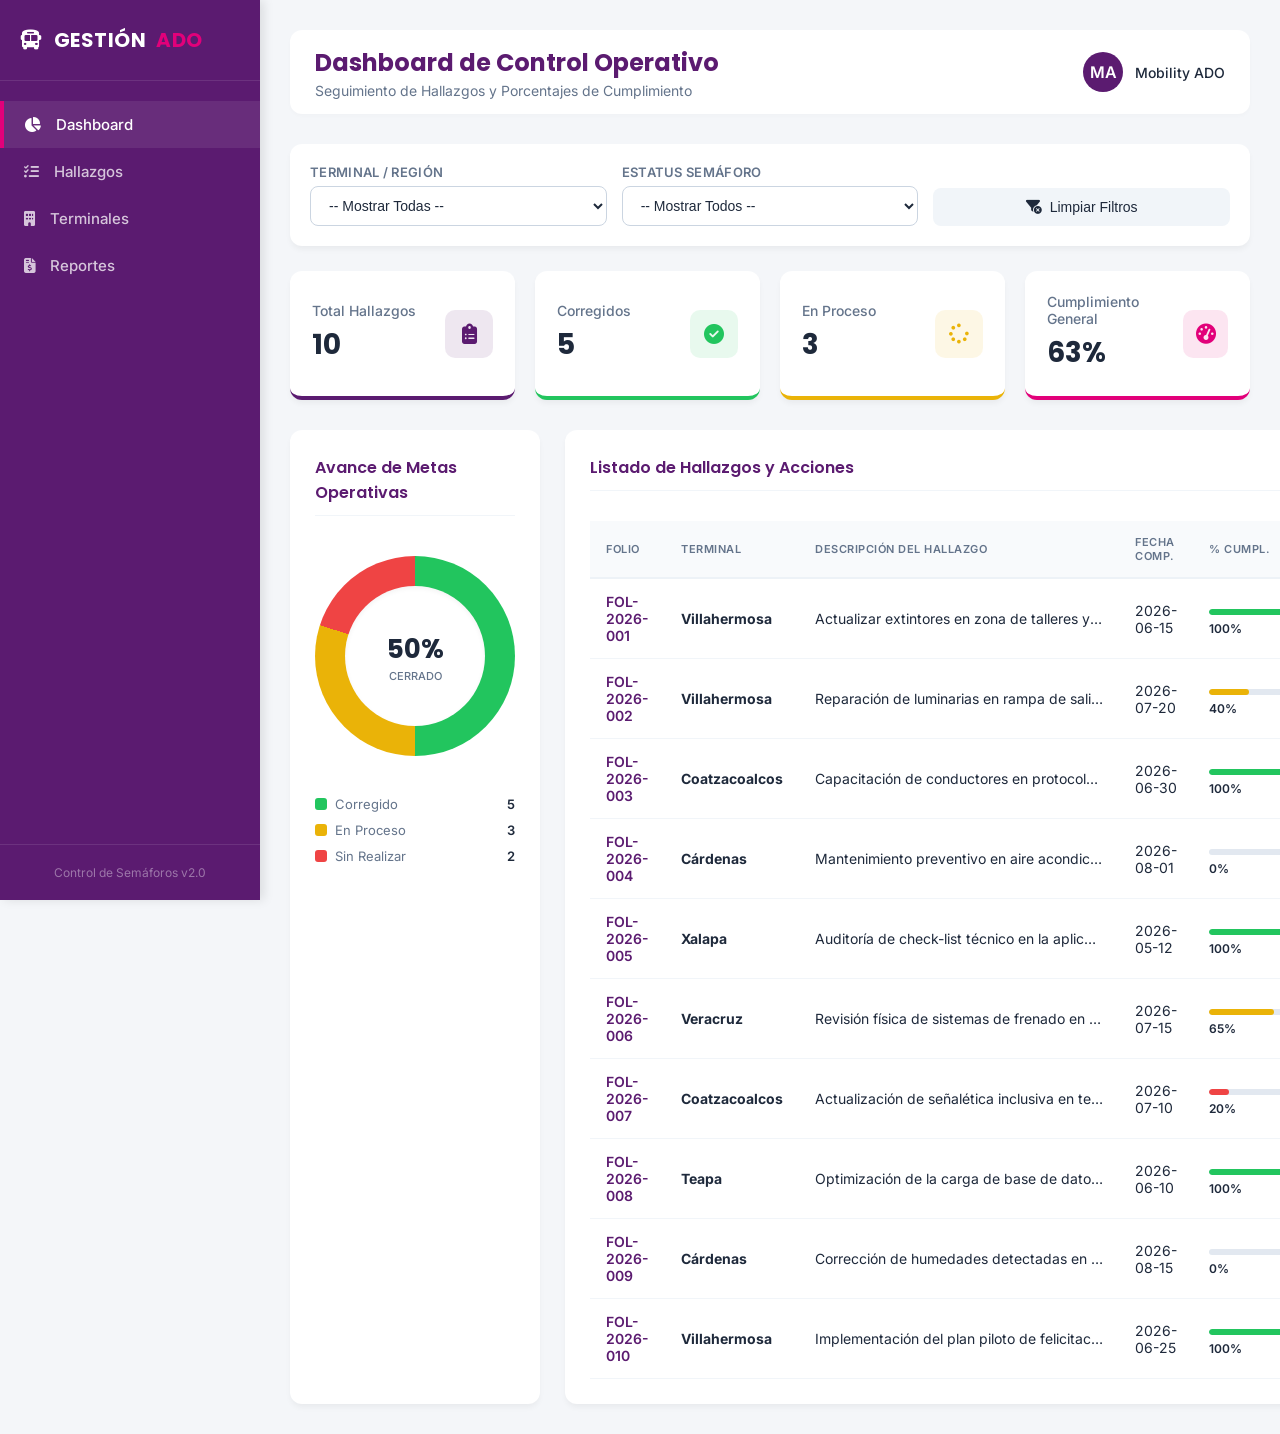
==== index.html @ 218faf24 "Add files via upload" ====
<!DOCTYPE html>
<html lang="es">
<head>
    <meta charset="UTF-8">
    <meta name="viewport" content="width=device-width, initial-scale=1.0">
    <title>Dashboard de Control de Hallazgos - Mobility ADO</title>
    <!-- Google Fonts -->
    <link rel="preconnect" href="https://fonts.googleapis.com">
    <link rel="preconnect" href="https://fonts.gstatic.com" crossorigin>
    <link href="https://fonts.googleapis.com/css2?family=Inter:wght@300;400;500;600;700&family=Poppins:wght@500;600;700&display=swap" rel="stylesheet">
    <!-- Font Awesome Icons -->
    <link rel="stylesheet" href="https://cdnjs.cloudflare.com/ajax/libs/font-awesome/6.5.1/css/all.min.css">
    
    <style>
        :root {
            --primary-purple: #5b1b70;
            --accent-pink: #e2007a;
            --bg-light: #f4f6f9;
            --card-bg: #ffffff;
            --text-dark: #1e293b;
            --text-muted: #64748b;
            --success: #22c55e;
            --warning: #eab308;
            --danger: #ef4444;
            --sidebar-width: 260px;
        }

        * {
            box-sizing: border-box;
            margin: 0;
            padding: 0;
        }

        body {
            font-family: 'Inter', sans-serif;
            background-color: var(--bg-light);
            color: var(--text-dark);
            display: flex;
            min-height: 100vh;
            overflow-x: hidden;
        }

        /* SIDEBAR STYLES */
        .sidebar {
            width: var(--sidebar-width);
            background-color: var(--primary-purple);
            color: white;
            display: flex;
            flex-direction: column;
            position: fixed;
            height: 100vh;
            left: 0;
            top: 0;
            z-index: 100;
            box-shadow: 4px 0 10px rgba(0,0,0,0.1);
        }

        .sidebar-brand {
            padding: 25px 20px;
            font-family: 'Poppins', sans-serif;
            font-size: 20px;
            font-weight: 700;
            letter-spacing: 0.5px;
            display: flex;
            align-items: center;
            gap: 10px;
            border-bottom: 1px solid rgba(255,255,255,0.1);
        }

        .sidebar-brand span {
            color: var(--accent-pink);
        }

        .sidebar-menu {
            list-style: none;
            padding: 20px 0;
            flex-grow: 1;
        }

        .sidebar-item a {
            display: flex;
            align-items: center;
            gap: 15px;
            padding: 14px 20px;
            color: rgba(255, 255, 255, 0.75);
            text-decoration: none;
            font-weight: 500;
            font-size: 15px;
            transition: all 0.3s ease;
            border-left: 4px solid transparent;
        }

        .sidebar-item.active a, .sidebar-item a:hover {
            color: white;
            background: rgba(255, 255, 255, 0.08);
            border-left-color: var(--accent-pink);
        }

        .sidebar-footer {
            padding: 20px;
            font-size: 12px;
            color: rgba(255,255,255,0.4);
            border-top: 1px solid rgba(255,255,255,0.1);
            text-align: center;
        }

        /* MAIN CONTENT AREA */
        .main-content {
            margin-left: var(--sidebar-width);
            flex-grow: 1;
            padding: 30px;
            width: calc(100% - var(--sidebar-width));
        }

        /* HEADER */
        .main-header {
            display: flex;
            justify-content: space-between;
            align-items: center;
            margin-bottom: 30px;
            background: var(--card-bg);
            padding: 15px 25px;
            border-radius: 12px;
            box-shadow: 0 2px 4px rgba(0,0,0,0.02);
        }

        .header-title h1 {
            font-family: 'Poppins', sans-serif;
            font-size: 24px;
            color: var(--primary-purple);
        }

        .header-title p {
            font-size: 14px;
            color: var(--text-muted);
            margin-top: 2px;
        }

        .user-profile {
            display: flex;
            align-items: center;
            gap: 12px;
        }

        .user-avatar {
            width: 40px;
            height: 40px;
            background: var(--primary-purple);
            color: white;
            border-radius: 50%;
            display: flex;
            align-items: center;
            justify-content: center;
            font-weight: 600;
        }

        /* FILTERS BAR */
        .filters-card {
            background: var(--card-bg);
            border-radius: 12px;
            padding: 20px;
            margin-bottom: 25px;
            box-shadow: 0 4px 6px -1px rgba(0,0,0,0.05);
            display: grid;
            grid-template-columns: repeat(auto-fit, minmax(220px, 1fr));
            gap: 15px;
            align-items: end;
        }

        .filter-group {
            display: flex;
            flex-direction: column;
            gap: 6px;
        }

        .filter-group label {
            font-size: 13px;
            font-weight: 600;
            color: var(--text-muted);
            text-transform: uppercase;
            letter-spacing: 0.3px;
        }

        .filter-control {
            padding: 10px 14px;
            border: 1px solid #cbd5e1;
            border-radius: 8px;
            font-size: 14px;
            color: var(--text-dark);
            outline: none;
            background-color: #fff;
            transition: border-color 0.2s;
        }

        .filter-control:focus {
            border-color: var(--primary-purple);
        }

        .btn-clear {
            background-color: #f1f5f9;
            color: var(--text-dark);
            border: none;
            padding: 11px 20px;
            border-radius: 8px;
            font-weight: 500;
            font-size: 14px;
            cursor: pointer;
            transition: background 0.2s;
            display: flex;
            align-items: center;
            justify-content: center;
            gap: 8px;
        }

        .btn-clear:hover {
            background-color: #e2e8f0;
        }

        /* KPI CARDS GRID */
        .kpi-grid {
            display: grid;
            grid-template-columns: repeat(auto-fit, minmax(220px, 1fr));
            gap: 20px;
            margin-bottom: 30px;
        }

        .kpi-card {
            background: var(--card-bg);
            border-radius: 12px;
            padding: 22px;
            box-shadow: 0 4px 6px -1px rgba(0,0,0,0.05);
            display: flex;
            justify-content: space-between;
            align-items: center;
            border-bottom: 4px solid #e2e8f0;
            transition: transform 0.2s;
        }

        .kpi-card:hover {
            transform: translateY(-2px);
        }

        .kpi-card.total { border-bottom-color: var(--primary-purple); }
        .kpi-card.success { border-bottom-color: var(--success); }
        .kpi-card.warning { border-bottom-color: var(--warning); }
        .kpi-card.pct { border-bottom-color: var(--accent-pink); }

        .kpi-info h3 {
            font-size: 14px;
            color: var(--text-muted);
            font-weight: 500;
            margin-bottom: 5px;
        }

        .kpi-value {
            font-size: 28px;
            font-weight: 700;
            color: var(--text-dark);
            font-family: 'Poppins', sans-serif;
        }

        .kpi-icon {
            width: 48px;
            height: 48px;
            border-radius: 10px;
            display: flex;
            align-items: center;
            justify-content: center;
            font-size: 20px;
        }

        .kpi-card.total .kpi-icon { background: rgba(91, 27, 112, 0.1); color: var(--primary-purple); }
        .kpi-card.success .kpi-icon { background: rgba(34, 197, 94, 0.1); color: var(--success); }
        .kpi-card.warning .kpi-icon { background: rgba(234, 179, 8, 0.1); color: var(--warning); }
        .kpi-card.pct .kpi-icon { background: rgba(226, 0, 122, 0.1); color: var(--accent-pink); }

        /* DASHBOARD BODY LAYOUT */
        .dashboard-layout {
            display: grid;
            grid-template-columns: 1fr 2fr;
            gap: 25px;
        }

        @media (max-width: 1024px) {
            .dashboard-layout {
                grid-template-columns: 1fr;
            }
        }

        /* CHART CONTAINER */
        .chart-card {
            background: var(--card-bg);
            border-radius: 12px;
            padding: 25px;
            box-shadow: 0 4px 6px -1px rgba(0,0,0,0.05);
            display: flex;
            flex-direction: column;
            align-items: center;
        }

        .card-title {
            font-family: 'Poppins', sans-serif;
            font-size: 16px;
            font-weight: 600;
            color: var(--primary-purple);
            margin-bottom: 20px;
            align-self: flex-start;
            width: 100%;
            border-bottom: 1px solid #f1f5f9;
            padding-bottom: 10px;
        }

        .donut-container {
            position: relative;
            width: 200px;
            height: 200px;
            margin: 20px 0;
        }

        .donut-pure-css {
            width: 100%;
            height: 100%;
            border-radius: 50%;
            background: conic-gradient(var(--success) 0% 0%, #e2e8f0 0% 100%);
            display: flex;
            align-items: center;
            justify-content: center;
            transition: background 0.5s ease;
        }

        .donut-hole {
            width: 70%;
            height: 70%;
            background-color: var(--card-bg);
            border-radius: 50%;
            display: flex;
            flex-direction: column;
            align-items: center;
            justify-content: center;
            box-shadow: inset 0 2px 5px rgba(0,0,0,0.05);
        }

        .donut-label-val {
            font-size: 26px;
            font-weight: 700;
            color: var(--text-dark);
            font-family: 'Poppins', sans-serif;
        }

        .donut-label-txt {
            font-size: 11px;
            color: var(--text-muted);
            text-transform: uppercase;
            font-weight: 500;
        }

        .chart-legends {
            width: 100%;
            margin-top: 20px;
            display: flex;
            flex-direction: column;
            gap: 10px;
        }

        .legend-item {
            display: flex;
            justify-content: space-between;
            align-items: center;
            font-size: 13px;
        }

        .legend-name {
            display: flex;
            align-items: center;
            gap: 8px;
            color: var(--text-muted);
        }

        .legend-color {
            width: 12px;
            height: 12px;
            border-radius: 3px;
        }

        .legend-count {
            font-weight: 600;
            color: var(--text-dark);
        }

        /* DATA TABLE CARD */
        .table-card {
            background: var(--card-bg);
            border-radius: 12px;
            padding: 25px;
            box-shadow: 0 4px 6px -1px rgba(0,0,0,0.05);
            display: flex;
            flex-direction: column;
        }

        .table-wrapper {
            overflow-x: auto;
            margin-top: 10px;
        }

        table {
            width: 100%;
            border-collapse: collapse;
            text-align: left;
            font-size: 14px;
        }

        th {
            background-color: #f8fafc;
            color: var(--text-muted);
            padding: 14px 16px;
            font-weight: 600;
            border-bottom: 2px solid #edf2f7;
            text-transform: uppercase;
            font-size: 11px;
            letter-spacing: 0.5px;
        }

        td {
            padding: 14px 16px;
            border-bottom: 1px solid #f1f5f9;
            color: var(--text-dark);
        }

        tr:hover td {
            background-color: #f8fafc;
        }

        /* STATUS PILLS & SEMAPHORES */
        .status-pill {
            display: inline-flex;
            align-items: center;
            padding: 4px 12px;
            border-radius: 20px;
            font-size: 12px;
            font-weight: 600;
            text-transform: uppercase;
            letter-spacing: 0.3px;
        }

        .status-pill.corregido {
            background-color: rgba(34, 197, 94, 0.15);
            color: #166534;
        }

        .status-pill.en-proceso {
            background-color: rgba(234, 179, 8, 0.15);
            color: #854d0e;
        }

        .status-pill.sin-realizar {
            background-color: rgba(239, 68, 68, 0.15);
            color: #991b1b;
        }

        .progress-bar-container {
            width: 100px;
            background-color: #e2e8f0;
            height: 6px;
            border-radius: 3px;
            overflow: hidden;
            display: inline-block;
            vertical-align: middle;
            margin-right: 8px;
        }

        .progress-bar-fill {
            height: 100%;
            border-radius: 3px;
        }

        .empty-state {
            text-align: center;
            padding: 40px;
            color: var(--text-muted);
            font-size: 15px;
        }
    </style>
</head>
<body>

    <!-- MENÚ LATERAL -->
    <div class="sidebar">
        <div class="sidebar-brand">
            <i class="fa-solid fa-bus"></i> GESTIÓN <span>ADO</span>
        </div>
        <ul class="sidebar-menu">
            <li class="sidebar-item active">
                <a href="#"><i class="fa-solid fa-chart-pie"></i> Dashboard</a>
            </li>
            <li class="sidebar-item">
                <a href="#"><i class="fa-solid fa-list-check"></i> Hallazgos</a>
            </li>
            <li class="sidebar-item">
                <a href="#"><i class="fa-solid fa-building"></i> Terminales</a>
            </li>
            <li class="sidebar-item">
                <a href="#"><i class="fa-solid fa-file-invoice-dollar"></i> Reportes</a>
            </li>
        </ul>
        <div class="sidebar-footer">
            Control de Semáforos v2.0
        </div>
    </div>

    <!-- CONTENIDO PRINCIPAL -->
    <div class="main-content">
        
        <!-- ENCABEZADO -->
        <header class="main-header">
            <div class="header-title">
                <h1>Dashboard de Control Operativo</h1>
                <p>Seguimiento de Hallazgos y Porcentajes de Cumplimiento</p>
            </div>
            <div class="user-profile">
                <div class="user-avatar">MA</div>
                <div style="font-size: 14px; font-weight: 500;">Mobility ADO</div>
            </div>
        </header>

        <!-- PANEL DE FILTROS -->
        <section class="filters-card">
            <div class="filter-group">
                <label for="filterTerminal">Terminal / Región</label>
                <select id="filterTerminal" class="filter-control">
                    <option value="Todos">-- Mostrar Todas --</option>
                </select>
            </div>
            <div class="filter-group">
                <label for="filterEstatus">Estatus Semáforo</label>
                <select id="filterEstatus" class="filter-control">
                    <option value="Todos">-- Mostrar Todos --</option>
                    <option value="Corregido">Corregido</option>
                    <option value="En Proceso">En Proceso</option>
                    <option value="Sin Realizar">Sin Realizar</option>
                </select>
            </div>
            <button class="btn-clear" id="btnClearFilters">
                <i class="fa-solid fa-filter-circle-xmark"></i> Limpiar Filtros
            </button>
        </section>

        <!-- TARJETAS DE INDICADORES (KPIs) -->
        <section class="kpi-grid">
            <div class="kpi-card total">
                <div class="kpi-info">
                    <h3>Total Hallazgos</h3>
                    <div class="kpi-value" id="kpiTotal">0</div>
                </div>
                <div class="kpi-icon"><i class="fa-solid fa-clipboard-list"></i></div>
            </div>
            <div class="kpi-card success">
                <div class="kpi-info">
                    <h3>Corregidos</h3>
                    <div class="kpi-value" id="kpiCorregidos">0</div>
                </div>
                <div class="kpi-icon"><i class="fa-solid fa-circle-check"></i></div>
            </div>
            <div class="kpi-card warning">
                <div class="kpi-info">
                    <h3>En Proceso</h3>
                    <div class="kpi-value" id="kpiProceso">0</div>
                </div>
                <div class="kpi-icon"><i class="fa-solid fa-spinner"></i></div>
            </div>
            <div class="kpi-card pct">
                <div class="kpi-info">
                    <h3>Cumplimiento General</h3>
                    <div class="kpi-value" id="kpiCumplimiento">0%</div>
                </div>
                <div class="kpi-icon"><i class="fa-solid fa-gauge-high"></i></div>
            </div>
        </section>

        <!-- DISTRIBUCIÓN GRÁFICO Y TABLA -->
        <div class="dashboard-layout">
            
            <!-- GRÁFICO DE DONA -->
            <div class="chart-card">
                <div class="card-title">Avance de Metas Operativas</div>
                <div class="donut-container">
                    <div class="donut-pure-css" id="donutChart">
                        <div class="donut-hole">
                            <span class="donut-label-val" id="donutValue">0%</span>
                            <span class="donut-label-txt">Cerrado</span>
                        </div>
                    </div>
                </div>
                <div class="chart-legends">
                    <div class="legend-item">
                        <span class="legend-name">
                            <span class="legend-color" style="background-color: var(--success);"></span> Corregido
                        </span>
                        <span class="legend-count" id="countCorregido">0</span>
                    </div>
                    <div class="legend-item">
                        <span class="legend-name">
                            <span class="legend-color" style="background-color: var(--warning);"></span> En Proceso
                        </span>
                        <span class="legend-count" id="countProceso">0</span>
                    </div>
                    <div class="legend-item">
                        <span class="legend-name">
                            <span class="legend-color" style="background-color: var(--danger);"></span> Sin Realizar
                        </span>
                        <span class="legend-count" id="countSinRealizar">0</span>
                    </div>
                </div>
            </div>

            <!-- TABLA DE DATOS -->
            <div class="table-card">
                <div class="card-title">Listado de Hallazgos y Acciones</div>
                <div class="table-wrapper">
                    <table id="dataTable">
                        <thead>
                            <tr>
                                <th>Folio</th>
                                <th>Terminal</th>
                                <th>Descripción del Hallazgo</th>
                                <th>Fecha Comp.</th>
                                <th>% Cumpl.</th>
                                <th>Estatus</th>
                            </tr>
                        </thead>
                        <tbody id="tableBody">
                            <!-- Filas generadas dinámicamente con JavaScript -->
                        </tbody>
                    </table>
                    <div id="emptyState" class="empty-state" style="display: none;">
                        <i class="fa-solid fa-folder-open" style="font-size: 30px; margin-bottom: 10px; display: block;"></i>
                        No se encontraron registros que coincidan con los filtros aplicados.
                    </div>
                </div>
            </div>

        </div>

    </div>

    <!-- LOGICA SCRIPT DEL DASHBOARD -->
    <script>
        // DATA SET MOCKUP (Estructura idéntica a tu plantilla de SharePoint / CSV)
        const dbHallazgos = [
            { folio: "FOL-2026-001", terminal: "Villahermosa", hallazgo: "Actualizar extintores en zona de talleres y andenes principales.", fecha: "2026-06-15", cumplimiento: 100, estatus: "Corregido" },
            { folio: "FOL-2026-002", terminal: "Villahermosa", hallazgo: "Reparación de luminarias en rampa de salida de autobuses.", fecha: "2026-07-20", cumplimiento: 40, estatus: "En Proceso" },
            { folio: "FOL-2026-003", terminal: "Coatzacoalcos", hallazgo: "Capacitación de conductores en protocolos de contingencia vial.", fecha: "2026-06-30", cumplimiento: 100, estatus: "Corregido" },
            { folio: "FOL-2026-004", terminal: "Cárdenas", hallazgo: "Mantenimiento preventivo en aire acondicionado de sala de espera.", fecha: "2026-08-01", cumplimiento: 0, estatus: "Sin Realizar" },
            { folio: "FOL-2026-005", terminal: "Xalapa", hallazgo: "Auditoría de check-list técnico en la aplicación Saldos APP.", fecha: "2026-05-12", cumplimiento: 100, estatus: "Corregido" },
            { folio: "FOL-2026-006", terminal: "Veracruz", hallazgo: "Revisión física de sistemas de frenado en flotas de la región sur.", fecha: "2026-07-15", cumplimiento: 65, estatus: "En Proceso" },
            { folio: "FOL-2026-007", terminal: "Coatzacoalcos", hallazgo: "Actualización de señalética inclusiva en terminal de pasajeros.", fecha: "2026-07-10", cumplimiento: 20, estatus: "En Proceso" },
            { folio: "FOL-2026-008", terminal: "Teapa", hallazgo: "Optimización de la carga de base de datos local en bitácora digital.", fecha: "2026-06-10", cumplimiento: 100, estatus: "Corregido" },
            { folio: "FOL-2026-009", terminal: "Cárdenas", hallazgo: "Corrección de humedades detectadas en zona de paquetería.", fecha: "2026-08-15", cumplimiento: 0, estatus: "Sin Realizar" },
            { folio: "FOL-2026-010", terminal: "Villahermosa", hallazgo: "Implementación del plan piloto de felicitaciones automatizadas WhatsApp.", fecha: "2026-06-25", cumplimiento: 100, estatus: "Corregido" }
        ];

        // Elementos del DOM
        const selectTerminal = document.getElementById('filterTerminal');
        const selectEstatus = document.getElementById('filterEstatus');
        const btnClear = document.getElementById('btnClearFilters');
        
        const kpiTotal = document.getElementById('kpiTotal');
        const kpiCorregidos = document.getElementById('kpiCorregidos');
        const kpiProceso = document.getElementById('kpiProceso');
        const kpiCumplimiento = document.getElementById('kpiCumplimiento');

        const countCorregido = document.getElementById('countCorregido');
        const countProceso = document.getElementById('countProceso');
        const countSinRealizar = document.getElementById('countSinRealizar');
        
        const donutChart = document.getElementById('donutChart');
        const donutValue = document.getElementById('donutValue');
        
        const tableBody = document.getElementById('tableBody');
        const emptyState = document.getElementById('emptyState');

        // Inicializar filtros únicos de terminales
        function initFilters() {
            const terminales = [...new Set(dbHallazgos.map(item => item.terminal))];
            terminales.sort().forEach(term => {
                const opt = document.createElement('option');
                opt.value = term;
                opt.textContent = term;
                selectTerminal.appendChild(opt);
            });
        }

        // Determinar el color del semáforo por porcentaje
        function getColorByProgress(pct) {
            if (pct >= 80) return 'var(--success)';
            if (pct >= 40) return 'var(--warning)';
            return 'var(--danger)';
        }

        // Renderizar y calcular métricas
        function renderDashboard() {
            const termFilter = selectTerminal.value;
            const estFilter = selectEstatus.value;

            // Filtrar Arreglo
            const filteredData = dbHallazgos.filter(item => {
                const matchTerm = (termFilter === "Todos" || item.terminal === termFilter);
                const matchEst = (estFilter === "Todos" || item.estatus === estFilter);
                return matchTerm && matchEst;
            });

            // Contadores base
            const total = filteredData.length;
            const corregidos = filteredData.filter(i => i.estatus === "Corregido").length;
            const enProceso = filteredData.filter(i => i.estatus === "En Proceso").length;
            const sinRealizar = filteredData.filter(i => i.estatus === "Sin Realizar").length;

            // Calcular promedio de cumplimiento real
            const sumaCumplimiento = filteredData.reduce((acc, current) => acc + current.cumplimiento, 0);
            const promedioCumplimiento = total > 0 ? Math.round(sumaCumplimiento / total) : 0;

            // Actualizar KPIs visuales
            kpiTotal.textContent = total;
            kpiCorregidos.textContent = corregidos;
            kpiProceso.textContent = enProceso;
            kpiCumplimiento.textContent = `${promedioCumplimiento}%`;

            // Actualizar Leyendas del Gráfico
            countCorregido.textContent = corregidos;
            countProceso.textContent = enProceso;
            countSinRealizar.textContent = sinRealizar;

            // Actualizar Gráfico Conic-Gradient Dinámico
            const pctCorregido = total > 0 ? Math.round((corregidos / total) * 100) : 0;
            const pctProceso = total > 0 ? Math.round((enProceso / total) * 100) : 0;
            
            donutValue.textContent = `${pctCorregido}%`;
            donutChart.style.background = `conic-gradient(
                var(--success) 0% ${pctCorregido}%, 
                var(--warning) ${pctCorregido}% ${pctCorregido + pctProceso}%, 
                var(--danger) ${pctCorregido + pctProceso}% 100%
            )`;

            // Limpiar tabla antes de poblar
            tableBody.innerHTML = "";

            if (total === 0) {
                emptyState.style.display = "block";
                return;
            } else {
                emptyState.style.display = "none";
            }

            // Construir Filas de la Tabla
            filteredData.forEach(item => {
                const row = document.createElement('tr');
                
                // Formatear la clase CSS del estatus
                const statusClass = item.estatus.toLowerCase().replace(" ", "-");
                const progressColor = getColorByProgress(item.cumplimiento);

                row.innerHTML = `
                    <td style="font-weight: 600; color: var(--primary-purple);">${item.folio}</td>
                    <td><strong>${item.terminal}</strong></td>
                    <td style="max-width: 320px; text-overflow: ellipsis; white-space: nowrap; overflow: hidden;" title="${item.hallazgo}">${item.hallazgo}</td>
                    <td>${item.fecha}</td>
                    <td>
                        <div class="progress-bar-container">
                            <div class="progress-bar-fill" style="width: ${item.cumplimiento}%; background-color: ${progressColor};"></div>
                        </div>
                        <span style="font-weight:600; font-size:12px;">${item.cumplimiento}%</span>
                    </td>
                    <td><span class="status-pill ${statusClass}">${item.estatus}</span></td>
                `;
                tableBody.appendChild(row);
            });
        }

        // Event Listeners
        selectTerminal.addEventListener('change', renderDashboard);
        selectEstatus.addEventListener('change', renderDashboard);
        
        btnClear.addEventListener('click', () => {
            selectTerminal.value = "Todos";
            selectEstatus.value = "Todos";
            renderDashboard();
        });

        // Arranque Inicial
        initFilters();
        renderDashboard();
    </script>
</body>
</html>
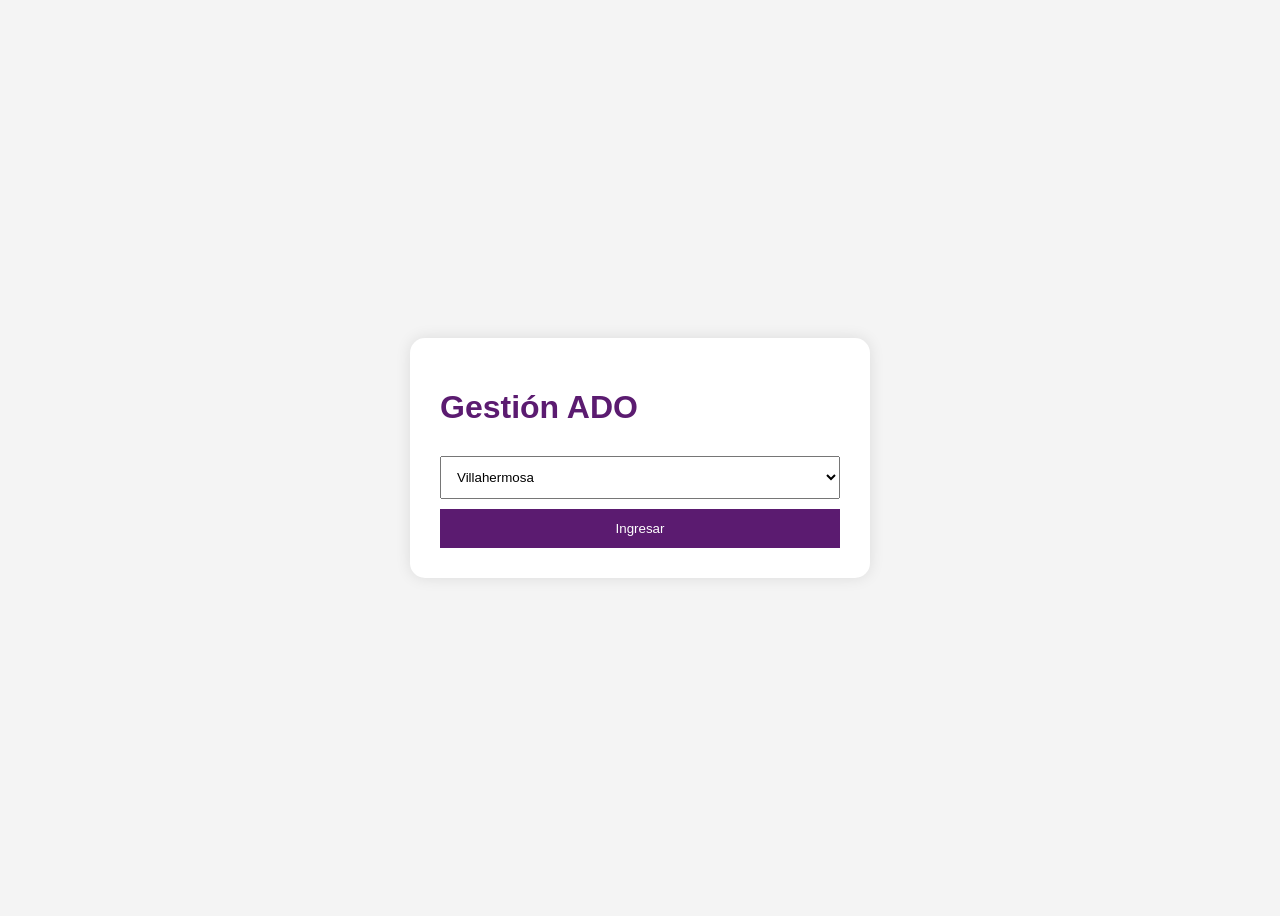
==== commit ab066edd: "Rename INDEX.html to index.html" ====
--- a/index.html
+++ b/index.html
@@ -1,793 +1,94 @@
-<!DOCTYPE html>
-<html lang="es">
-<head>
-    <meta charset="UTF-8">
-    <meta name="viewport" content="width=device-width, initial-scale=1.0">
-    <title>Dashboard de Control de Hallazgos - Mobility ADO</title>
-    <!-- Google Fonts -->
-    <link rel="preconnect" href="https://fonts.googleapis.com">
-    <link rel="preconnect" href="https://fonts.gstatic.com" crossorigin>
-    <link href="https://fonts.googleapis.com/css2?family=Inter:wght@300;400;500;600;700&family=Poppins:wght@500;600;700&display=swap" rel="stylesheet">
-    <!-- Font Awesome Icons -->
-    <link rel="stylesheet" href="https://cdnjs.cloudflare.com/ajax/libs/font-awesome/6.5.1/css/all.min.css">
-    
-    <style>
-        :root {
-            --primary-purple: #5b1b70;
-            --accent-pink: #e2007a;
-            --bg-light: #f4f6f9;
-            --card-bg: #ffffff;
-            --text-dark: #1e293b;
-            --text-muted: #64748b;
-            --success: #22c55e;
-            --warning: #eab308;
-            --danger: #ef4444;
-            --sidebar-width: 260px;
-        }
-
-        * {
-            box-sizing: border-box;
-            margin: 0;
-            padding: 0;
-        }
-
-        body {
-            font-family: 'Inter', sans-serif;
-            background-color: var(--bg-light);
-            color: var(--text-dark);
-            display: flex;
-            min-height: 100vh;
-            overflow-x: hidden;
-        }
-
-        /* SIDEBAR STYLES */
-        .sidebar {
-            width: var(--sidebar-width);
-            background-color: var(--primary-purple);
-            color: white;
-            display: flex;
-            flex-direction: column;
-            position: fixed;
-            height: 100vh;
-            left: 0;
-            top: 0;
-            z-index: 100;
-            box-shadow: 4px 0 10px rgba(0,0,0,0.1);
-        }
-
-        .sidebar-brand {
-            padding: 25px 20px;
-            font-family: 'Poppins', sans-serif;
-            font-size: 20px;
-            font-weight: 700;
-            letter-spacing: 0.5px;
-            display: flex;
-            align-items: center;
-            gap: 10px;
-            border-bottom: 1px solid rgba(255,255,255,0.1);
-        }
-
-        .sidebar-brand span {
-            color: var(--accent-pink);
-        }
-
-        .sidebar-menu {
-            list-style: none;
-            padding: 20px 0;
-            flex-grow: 1;
-        }
-
-        .sidebar-item a {
-            display: flex;
-            align-items: center;
-            gap: 15px;
-            padding: 14px 20px;
-            color: rgba(255, 255, 255, 0.75);
-            text-decoration: none;
-            font-weight: 500;
-            font-size: 15px;
-            transition: all 0.3s ease;
-            border-left: 4px solid transparent;
-        }
-
-        .sidebar-item.active a, .sidebar-item a:hover {
-            color: white;
-            background: rgba(255, 255, 255, 0.08);
-            border-left-color: var(--accent-pink);
-        }
-
-        .sidebar-footer {
-            padding: 20px;
-            font-size: 12px;
-            color: rgba(255,255,255,0.4);
-            border-top: 1px solid rgba(255,255,255,0.1);
-            text-align: center;
-        }
-
-        /* MAIN CONTENT AREA */
-        .main-content {
-            margin-left: var(--sidebar-width);
-            flex-grow: 1;
-            padding: 30px;
-            width: calc(100% - var(--sidebar-width));
-        }
-
-        /* HEADER */
-        .main-header {
-            display: flex;
-            justify-content: space-between;
-            align-items: center;
-            margin-bottom: 30px;
-            background: var(--card-bg);
-            padding: 15px 25px;
-            border-radius: 12px;
-            box-shadow: 0 2px 4px rgba(0,0,0,0.02);
-        }
-
-        .header-title h1 {
-            font-family: 'Poppins', sans-serif;
-            font-size: 24px;
-            color: var(--primary-purple);
-        }
-
-        .header-title p {
-            font-size: 14px;
-            color: var(--text-muted);
-            margin-top: 2px;
-        }
-
-        .user-profile {
-            display: flex;
-            align-items: center;
-            gap: 12px;
-        }
-
-        .user-avatar {
-            width: 40px;
-            height: 40px;
-            background: var(--primary-purple);
-            color: white;
-            border-radius: 50%;
-            display: flex;
-            align-items: center;
-            justify-content: center;
-            font-weight: 600;
-        }
-
-        /* FILTERS BAR */
-        .filters-card {
-            background: var(--card-bg);
-            border-radius: 12px;
-            padding: 20px;
-            margin-bottom: 25px;
-            box-shadow: 0 4px 6px -1px rgba(0,0,0,0.05);
-            display: grid;
-            grid-template-columns: repeat(auto-fit, minmax(220px, 1fr));
-            gap: 15px;
-            align-items: end;
-        }
-
-        .filter-group {
-            display: flex;
-            flex-direction: column;
-            gap: 6px;
-        }
-
-        .filter-group label {
-            font-size: 13px;
-            font-weight: 600;
-            color: var(--text-muted);
-            text-transform: uppercase;
-            letter-spacing: 0.3px;
-        }
-
-        .filter-control {
-            padding: 10px 14px;
-            border: 1px solid #cbd5e1;
-            border-radius: 8px;
-            font-size: 14px;
-            color: var(--text-dark);
-            outline: none;
-            background-color: #fff;
-            transition: border-color 0.2s;
-        }
-
-        .filter-control:focus {
-            border-color: var(--primary-purple);
-        }
-
-        .btn-clear {
-            background-color: #f1f5f9;
-            color: var(--text-dark);
-            border: none;
-            padding: 11px 20px;
-            border-radius: 8px;
-            font-weight: 500;
-            font-size: 14px;
-            cursor: pointer;
-            transition: background 0.2s;
-            display: flex;
-            align-items: center;
-            justify-content: center;
-            gap: 8px;
-        }
-
-        .btn-clear:hover {
-            background-color: #e2e8f0;
-        }
-
-        /* KPI CARDS GRID */
-        .kpi-grid {
-            display: grid;
-            grid-template-columns: repeat(auto-fit, minmax(220px, 1fr));
-            gap: 20px;
-            margin-bottom: 30px;
-        }
-
-        .kpi-card {
-            background: var(--card-bg);
-            border-radius: 12px;
-            padding: 22px;
-            box-shadow: 0 4px 6px -1px rgba(0,0,0,0.05);
-            display: flex;
-            justify-content: space-between;
-            align-items: center;
-            border-bottom: 4px solid #e2e8f0;
-            transition: transform 0.2s;
-        }
-
-        .kpi-card:hover {
-            transform: translateY(-2px);
-        }
-
-        .kpi-card.total { border-bottom-color: var(--primary-purple); }
-        .kpi-card.success { border-bottom-color: var(--success); }
-        .kpi-card.warning { border-bottom-color: var(--warning); }
-        .kpi-card.pct { border-bottom-color: var(--accent-pink); }
-
-        .kpi-info h3 {
-            font-size: 14px;
-            color: var(--text-muted);
-            font-weight: 500;
-            margin-bottom: 5px;
-        }
-
-        .kpi-value {
-            font-size: 28px;
-            font-weight: 700;
-            color: var(--text-dark);
-            font-family: 'Poppins', sans-serif;
-        }
-
-        .kpi-icon {
-            width: 48px;
-            height: 48px;
-            border-radius: 10px;
-            display: flex;
-            align-items: center;
-            justify-content: center;
-            font-size: 20px;
-        }
-
-        .kpi-card.total .kpi-icon { background: rgba(91, 27, 112, 0.1); color: var(--primary-purple); }
-        .kpi-card.success .kpi-icon { background: rgba(34, 197, 94, 0.1); color: var(--success); }
-        .kpi-card.warning .kpi-icon { background: rgba(234, 179, 8, 0.1); color: var(--warning); }
-        .kpi-card.pct .kpi-icon { background: rgba(226, 0, 122, 0.1); color: var(--accent-pink); }
-
-        /* DASHBOARD BODY LAYOUT */
-        .dashboard-layout {
-            display: grid;
-            grid-template-columns: 1fr 2fr;
-            gap: 25px;
-        }
-
-        @media (max-width: 1024px) {
-            .dashboard-layout {
-                grid-template-columns: 1fr;
-            }
-        }
-
-        /* CHART CONTAINER */
-        .chart-card {
-            background: var(--card-bg);
-            border-radius: 12px;
-            padding: 25px;
-            box-shadow: 0 4px 6px -1px rgba(0,0,0,0.05);
-            display: flex;
-            flex-direction: column;
-            align-items: center;
-        }
-
-        .card-title {
-            font-family: 'Poppins', sans-serif;
-            font-size: 16px;
-            font-weight: 600;
-            color: var(--primary-purple);
-            margin-bottom: 20px;
-            align-self: flex-start;
-            width: 100%;
-            border-bottom: 1px solid #f1f5f9;
-            padding-bottom: 10px;
-        }
-
-        .donut-container {
-            position: relative;
-            width: 200px;
-            height: 200px;
-            margin: 20px 0;
-        }
-
-        .donut-pure-css {
-            width: 100%;
-            height: 100%;
-            border-radius: 50%;
-            background: conic-gradient(var(--success) 0% 0%, #e2e8f0 0% 100%);
-            display: flex;
-            align-items: center;
-            justify-content: center;
-            transition: background 0.5s ease;
-        }
-
-        .donut-hole {
-            width: 70%;
-            height: 70%;
-            background-color: var(--card-bg);
-            border-radius: 50%;
-            display: flex;
-            flex-direction: column;
-            align-items: center;
-            justify-content: center;
-            box-shadow: inset 0 2px 5px rgba(0,0,0,0.05);
-        }
-
-        .donut-label-val {
-            font-size: 26px;
-            font-weight: 700;
-            color: var(--text-dark);
-            font-family: 'Poppins', sans-serif;
-        }
-
-        .donut-label-txt {
-            font-size: 11px;
-            color: var(--text-muted);
-            text-transform: uppercase;
-            font-weight: 500;
-        }
-
-        .chart-legends {
-            width: 100%;
-            margin-top: 20px;
-            display: flex;
-            flex-direction: column;
-            gap: 10px;
-        }
-
-        .legend-item {
-            display: flex;
-            justify-content: space-between;
-            align-items: center;
-            font-size: 13px;
-        }
-
-        .legend-name {
-            display: flex;
-            align-items: center;
-            gap: 8px;
-            color: var(--text-muted);
-        }
-
-        .legend-color {
-            width: 12px;
-            height: 12px;
-            border-radius: 3px;
-        }
-
-        .legend-count {
-            font-weight: 600;
-            color: var(--text-dark);
-        }
-
-        /* DATA TABLE CARD */
-        .table-card {
-            background: var(--card-bg);
-            border-radius: 12px;
-            padding: 25px;
-            box-shadow: 0 4px 6px -1px rgba(0,0,0,0.05);
-            display: flex;
-            flex-direction: column;
-        }
-
-        .table-wrapper {
-            overflow-x: auto;
-            margin-top: 10px;
-        }
-
-        table {
-            width: 100%;
-            border-collapse: collapse;
-            text-align: left;
-            font-size: 14px;
-        }
-
-        th {
-            background-color: #f8fafc;
-            color: var(--text-muted);
-            padding: 14px 16px;
-            font-weight: 600;
-            border-bottom: 2px solid #edf2f7;
-            text-transform: uppercase;
-            font-size: 11px;
-            letter-spacing: 0.5px;
-        }
-
-        td {
-            padding: 14px 16px;
-            border-bottom: 1px solid #f1f5f9;
-            color: var(--text-dark);
-        }
-
-        tr:hover td {
-            background-color: #f8fafc;
-        }
-
-        /* STATUS PILLS & SEMAPHORES */
-        .status-pill {
-            display: inline-flex;
-            align-items: center;
-            padding: 4px 12px;
-            border-radius: 20px;
-            font-size: 12px;
-            font-weight: 600;
-            text-transform: uppercase;
-            letter-spacing: 0.3px;
-        }
-
-        .status-pill.corregido {
-            background-color: rgba(34, 197, 94, 0.15);
-            color: #166534;
-        }
-
-        .status-pill.en-proceso {
-            background-color: rgba(234, 179, 8, 0.15);
-            color: #854d0e;
-        }
-
-        .status-pill.sin-realizar {
-            background-color: rgba(239, 68, 68, 0.15);
-            color: #991b1b;
-        }
-
-        .progress-bar-container {
-            width: 100px;
-            background-color: #e2e8f0;
-            height: 6px;
-            border-radius: 3px;
-            overflow: hidden;
-            display: inline-block;
-            vertical-align: middle;
-            margin-right: 8px;
-        }
-
-        .progress-bar-fill {
-            height: 100%;
-            border-radius: 3px;
-        }
-
-        .empty-state {
-            text-align: center;
-            padding: 40px;
-            color: var(--text-muted);
-            font-size: 15px;
-        }
-    </style>
-</head>
-<body>
-
-    <!-- MENÚ LATERAL -->
-    <div class="sidebar">
-        <div class="sidebar-brand">
-            <i class="fa-solid fa-bus"></i> GESTIÓN <span>ADO</span>
-        </div>
-        <ul class="sidebar-menu">
-            <li class="sidebar-item active">
-                <a href="#"><i class="fa-solid fa-chart-pie"></i> Dashboard</a>
-            </li>
-            <li class="sidebar-item">
-                <a href="#"><i class="fa-solid fa-list-check"></i> Hallazgos</a>
-            </li>
-            <li class="sidebar-item">
-                <a href="#"><i class="fa-solid fa-building"></i> Terminales</a>
-            </li>
-            <li class="sidebar-item">
-                <a href="#"><i class="fa-solid fa-file-invoice-dollar"></i> Reportes</a>
-            </li>
-        </ul>
-        <div class="sidebar-footer">
-            Control de Semáforos v2.0
-        </div>
-    </div>
-
-    <!-- CONTENIDO PRINCIPAL -->
-    <div class="main-content">
-        
-        <!-- ENCABEZADO -->
-        <header class="main-header">
-            <div class="header-title">
-                <h1>Dashboard de Control Operativo</h1>
-                <p>Seguimiento de Hallazgos y Porcentajes de Cumplimiento</p>
-            </div>
-            <div class="user-profile">
-                <div class="user-avatar">MA</div>
-                <div style="font-size: 14px; font-weight: 500;">Mobility ADO</div>
-            </div>
-        </header>
-
-        <!-- PANEL DE FILTROS -->
-        <section class="filters-card">
-            <div class="filter-group">
-                <label for="filterTerminal">Terminal / Región</label>
-                <select id="filterTerminal" class="filter-control">
-                    <option value="Todos">-- Mostrar Todas --</option>
-                </select>
-            </div>
-            <div class="filter-group">
-                <label for="filterEstatus">Estatus Semáforo</label>
-                <select id="filterEstatus" class="filter-control">
-                    <option value="Todos">-- Mostrar Todos --</option>
-                    <option value="Corregido">Corregido</option>
-                    <option value="En Proceso">En Proceso</option>
-                    <option value="Sin Realizar">Sin Realizar</option>
-                </select>
-            </div>
-            <button class="btn-clear" id="btnClearFilters">
-                <i class="fa-solid fa-filter-circle-xmark"></i> Limpiar Filtros
-            </button>
-        </section>
-
-        <!-- TARJETAS DE INDICADORES (KPIs) -->
-        <section class="kpi-grid">
-            <div class="kpi-card total">
-                <div class="kpi-info">
-                    <h3>Total Hallazgos</h3>
-                    <div class="kpi-value" id="kpiTotal">0</div>
-                </div>
-                <div class="kpi-icon"><i class="fa-solid fa-clipboard-list"></i></div>
-            </div>
-            <div class="kpi-card success">
-                <div class="kpi-info">
-                    <h3>Corregidos</h3>
-                    <div class="kpi-value" id="kpiCorregidos">0</div>
-                </div>
-                <div class="kpi-icon"><i class="fa-solid fa-circle-check"></i></div>
-            </div>
-            <div class="kpi-card warning">
-                <div class="kpi-info">
-                    <h3>En Proceso</h3>
-                    <div class="kpi-value" id="kpiProceso">0</div>
-                </div>
-                <div class="kpi-icon"><i class="fa-solid fa-spinner"></i></div>
-            </div>
-            <div class="kpi-card pct">
-                <div class="kpi-info">
-                    <h3>Cumplimiento General</h3>
-                    <div class="kpi-value" id="kpiCumplimiento">0%</div>
-                </div>
-                <div class="kpi-icon"><i class="fa-solid fa-gauge-high"></i></div>
-            </div>
-        </section>
-
-        <!-- DISTRIBUCIÓN GRÁFICO Y TABLA -->
-        <div class="dashboard-layout">
-            
-            <!-- GRÁFICO DE DONA -->
-            <div class="chart-card">
-                <div class="card-title">Avance de Metas Operativas</div>
-                <div class="donut-container">
-                    <div class="donut-pure-css" id="donutChart">
-                        <div class="donut-hole">
-                            <span class="donut-label-val" id="donutValue">0%</span>
-                            <span class="donut-label-txt">Cerrado</span>
-                        </div>
-                    </div>
-                </div>
-                <div class="chart-legends">
-                    <div class="legend-item">
-                        <span class="legend-name">
-                            <span class="legend-color" style="background-color: var(--success);"></span> Corregido
-                        </span>
-                        <span class="legend-count" id="countCorregido">0</span>
-                    </div>
-                    <div class="legend-item">
-                        <span class="legend-name">
-                            <span class="legend-color" style="background-color: var(--warning);"></span> En Proceso
-                        </span>
-                        <span class="legend-count" id="countProceso">0</span>
-                    </div>
-                    <div class="legend-item">
-                        <span class="legend-name">
-                            <span class="legend-color" style="background-color: var(--danger);"></span> Sin Realizar
-                        </span>
-                        <span class="legend-count" id="countSinRealizar">0</span>
-                    </div>
-                </div>
-            </div>
-
-            <!-- TABLA DE DATOS -->
-            <div class="table-card">
-                <div class="card-title">Listado de Hallazgos y Acciones</div>
-                <div class="table-wrapper">
-                    <table id="dataTable">
-                        <thead>
-                            <tr>
-                                <th>Folio</th>
-                                <th>Terminal</th>
-                                <th>Descripción del Hallazgo</th>
-                                <th>Fecha Comp.</th>
-                                <th>% Cumpl.</th>
-                                <th>Estatus</th>
-                            </tr>
-                        </thead>
-                        <tbody id="tableBody">
-                            <!-- Filas generadas dinámicamente con JavaScript -->
-                        </tbody>
-                    </table>
-                    <div id="emptyState" class="empty-state" style="display: none;">
-                        <i class="fa-solid fa-folder-open" style="font-size: 30px; margin-bottom: 10px; display: block;"></i>
-                        No se encontraron registros que coincidan con los filtros aplicados.
-                    </div>
-                </div>
-            </div>
-
-        </div>
-
-    </div>
-
-    <!-- LOGICA SCRIPT DEL DASHBOARD -->
-    <script>
-        // DATA SET MOCKUP (Estructura idéntica a tu plantilla de SharePoint / CSV)
-        const dbHallazgos = [
-            { folio: "FOL-2026-001", terminal: "Villahermosa", hallazgo: "Actualizar extintores en zona de talleres y andenes principales.", fecha: "2026-06-15", cumplimiento: 100, estatus: "Corregido" },
-            { folio: "FOL-2026-002", terminal: "Villahermosa", hallazgo: "Reparación de luminarias en rampa de salida de autobuses.", fecha: "2026-07-20", cumplimiento: 40, estatus: "En Proceso" },
-            { folio: "FOL-2026-003", terminal: "Coatzacoalcos", hallazgo: "Capacitación de conductores en protocolos de contingencia vial.", fecha: "2026-06-30", cumplimiento: 100, estatus: "Corregido" },
-            { folio: "FOL-2026-004", terminal: "Cárdenas", hallazgo: "Mantenimiento preventivo en aire acondicionado de sala de espera.", fecha: "2026-08-01", cumplimiento: 0, estatus: "Sin Realizar" },
-            { folio: "FOL-2026-005", terminal: "Xalapa", hallazgo: "Auditoría de check-list técnico en la aplicación Saldos APP.", fecha: "2026-05-12", cumplimiento: 100, estatus: "Corregido" },
-            { folio: "FOL-2026-006", terminal: "Veracruz", hallazgo: "Revisión física de sistemas de frenado en flotas de la región sur.", fecha: "2026-07-15", cumplimiento: 65, estatus: "En Proceso" },
-            { folio: "FOL-2026-007", terminal: "Coatzacoalcos", hallazgo: "Actualización de señalética inclusiva en terminal de pasajeros.", fecha: "2026-07-10", cumplimiento: 20, estatus: "En Proceso" },
-            { folio: "FOL-2026-008", terminal: "Teapa", hallazgo: "Optimización de la carga de base de datos local en bitácora digital.", fecha: "2026-06-10", cumplimiento: 100, estatus: "Corregido" },
-            { folio: "FOL-2026-009", terminal: "Cárdenas", hallazgo: "Corrección de humedades detectadas en zona de paquetería.", fecha: "2026-08-15", cumplimiento: 0, estatus: "Sin Realizar" },
-            { folio: "FOL-2026-010", terminal: "Villahermosa", hallazgo: "Implementación del plan piloto de felicitaciones automatizadas WhatsApp.", fecha: "2026-06-25", cumplimiento: 100, estatus: "Corregido" }
-        ];
-
-        // Elementos del DOM
-        const selectTerminal = document.getElementById('filterTerminal');
-        const selectEstatus = document.getElementById('filterEstatus');
-        const btnClear = document.getElementById('btnClearFilters');
-        
-        const kpiTotal = document.getElementById('kpiTotal');
-        const kpiCorregidos = document.getElementById('kpiCorregidos');
-        const kpiProceso = document.getElementById('kpiProceso');
-        const kpiCumplimiento = document.getElementById('kpiCumplimiento');
-
-        const countCorregido = document.getElementById('countCorregido');
-        const countProceso = document.getElementById('countProceso');
-        const countSinRealizar = document.getElementById('countSinRealizar');
-        
-        const donutChart = document.getElementById('donutChart');
-        const donutValue = document.getElementById('donutValue');
-        
-        const tableBody = document.getElementById('tableBody');
-        const emptyState = document.getElementById('emptyState');
-
-        // Inicializar filtros únicos de terminales
-        function initFilters() {
-            const terminales = [...new Set(dbHallazgos.map(item => item.terminal))];
-            terminales.sort().forEach(term => {
-                const opt = document.createElement('option');
-                opt.value = term;
-                opt.textContent = term;
-                selectTerminal.appendChild(opt);
-            });
-        }
-
-        // Determinar el color del semáforo por porcentaje
-        function getColorByProgress(pct) {
-            if (pct >= 80) return 'var(--success)';
-            if (pct >= 40) return 'var(--warning)';
-            return 'var(--danger)';
-        }
-
-        // Renderizar y calcular métricas
-        function renderDashboard() {
-            const termFilter = selectTerminal.value;
-            const estFilter = selectEstatus.value;
-
-            // Filtrar Arreglo
-            const filteredData = dbHallazgos.filter(item => {
-                const matchTerm = (termFilter === "Todos" || item.terminal === termFilter);
-                const matchEst = (estFilter === "Todos" || item.estatus === estFilter);
-                return matchTerm && matchEst;
-            });
-
-            // Contadores base
-            const total = filteredData.length;
-            const corregidos = filteredData.filter(i => i.estatus === "Corregido").length;
-            const enProceso = filteredData.filter(i => i.estatus === "En Proceso").length;
-            const sinRealizar = filteredData.filter(i => i.estatus === "Sin Realizar").length;
-
-            // Calcular promedio de cumplimiento real
-            const sumaCumplimiento = filteredData.reduce((acc, current) => acc + current.cumplimiento, 0);
-            const promedioCumplimiento = total > 0 ? Math.round(sumaCumplimiento / total) : 0;
-
-            // Actualizar KPIs visuales
-            kpiTotal.textContent = total;
-            kpiCorregidos.textContent = corregidos;
-            kpiProceso.textContent = enProceso;
-            kpiCumplimiento.textContent = `${promedioCumplimiento}%`;
-
-            // Actualizar Leyendas del Gráfico
-            countCorregido.textContent = corregidos;
-            countProceso.textContent = enProceso;
-            countSinRealizar.textContent = sinRealizar;
-
-            // Actualizar Gráfico Conic-Gradient Dinámico
-            const pctCorregido = total > 0 ? Math.round((corregidos / total) * 100) : 0;
-            const pctProceso = total > 0 ? Math.round((enProceso / total) * 100) : 0;
-            
-            donutValue.textContent = `${pctCorregido}%`;
-            donutChart.style.background = `conic-gradient(
-                var(--success) 0% ${pctCorregido}%, 
-                var(--warning) ${pctCorregido}% ${pctCorregido + pctProceso}%, 
-                var(--danger) ${pctCorregido + pctProceso}% 100%
-            )`;
-
-            // Limpiar tabla antes de poblar
-            tableBody.innerHTML = "";
-
-            if (total === 0) {
-                emptyState.style.display = "block";
-                return;
-            } else {
-                emptyState.style.display = "none";
-            }
-
-            // Construir Filas de la Tabla
-            filteredData.forEach(item => {
-                const row = document.createElement('tr');
-                
-                // Formatear la clase CSS del estatus
-                const statusClass = item.estatus.toLowerCase().replace(" ", "-");
-                const progressColor = getColorByProgress(item.cumplimiento);
-
-                row.innerHTML = `
-                    <td style="font-weight: 600; color: var(--primary-purple);">${item.folio}</td>
-                    <td><strong>${item.terminal}</strong></td>
-                    <td style="max-width: 320px; text-overflow: ellipsis; white-space: nowrap; overflow: hidden;" title="${item.hallazgo}">${item.hallazgo}</td>
-                    <td>${item.fecha}</td>
-                    <td>
-                        <div class="progress-bar-container">
-                            <div class="progress-bar-fill" style="width: ${item.cumplimiento}%; background-color: ${progressColor};"></div>
-                        </div>
-                        <span style="font-weight:600; font-size:12px;">${item.cumplimiento}%</span>
-                    </td>
-                    <td><span class="status-pill ${statusClass}">${item.estatus}</span></td>
-                `;
-                tableBody.appendChild(row);
-            });
-        }
-
-        // Event Listeners
-        selectTerminal.addEventListener('change', renderDashboard);
-        selectEstatus.addEventListener('change', renderDashboard);
-        
-        btnClear.addEventListener('click', () => {
-            selectTerminal.value = "Todos";
-            selectEstatus.value = "Todos";
-            renderDashboard();
-        });
-
-        // Arranque Inicial
-        initFilters();
-        renderDashboard();
-    </script>
-</body>
-</html>
+<!DOCTYPE html>
+<html lang="es">
+<head>
+<meta charset="UTF-8">
+<meta name="viewport" content="width=device-width,initial-scale=1">
+
+<title>Gestión ADO</title>
+
+<style>
+
+body{
+font-family:Arial;
+background:#f4f4f4;
+display:flex;
+justify-content:center;
+align-items:center;
+height:100vh;
+}
+
+.card{
+background:white;
+padding:30px;
+width:400px;
+border-radius:15px;
+box-shadow:0 0 15px rgba(0,0,0,.1);
+}
+
+h1{
+color:#5b1b70;
+margin-bottom:20px;
+}
+
+select,
+button{
+width:100%;
+padding:12px;
+margin-top:10px;
+}
+
+button{
+background:#5b1b70;
+color:white;
+border:none;
+cursor:pointer;
+}
+
+</style>
+
+</head>
+<body>
+
+<div class="card">
+
+<h1>Gestión ADO</h1>
+
+<select id="region">
+
+<option>Villahermosa</option>
+<option>Coatzacoalcos</option>
+<option>Cárdenas</option>
+<option>Xalapa</option>
+<option>Veracruz</option>
+<option>Teapa</option>
+<option>Tuxtla</option>
+
+</select>
+
+<button onclick="entrar()">
+Ingresar
+</button>
+
+</div>
+
+<script>
+
+function entrar(){
+
+const region =
+document.getElementById("region").value;
+
+localStorage.setItem(
+"region",
+region
+);
+
+location.href =
+"dashboard.html";
+
+}
+
+</script>
+
+</body>
+</html>
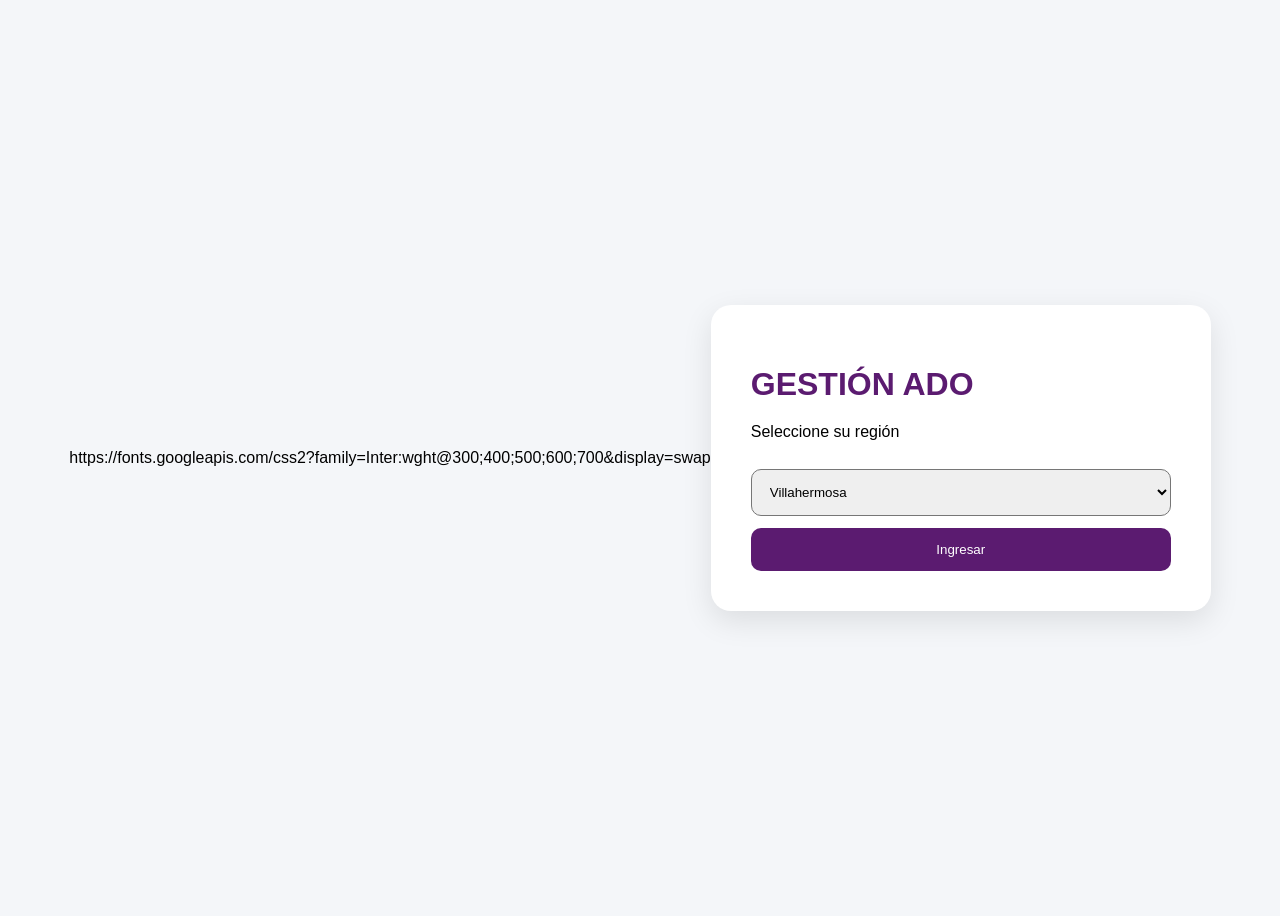
==== commit 298284f1: "Update index.html" ====
--- a/index.html
+++ b/index.html
@@ -2,59 +2,60 @@
 <html lang="es">
 <head>
 <meta charset="UTF-8">
-<meta name="viewport" content="width=device-width,initial-scale=1">
-
+<meta name="viewport" content="width=device-width, initial-scale=1.0">
 <title>Gestión ADO</title>
 
+https://fonts.googleapis.com/css2?family=Inter:wght@300;400;500;600;700&display=swap
+
 <style>
-
 body{
-font-family:Arial;
-background:#f4f4f4;
-display:flex;
-justify-content:center;
-align-items:center;
-height:100vh;
+    font-family:'Inter',sans-serif;
+    background:#f4f6f9;
+    display:flex;
+    justify-content:center;
+    align-items:center;
+    height:100vh;
 }
 
 .card{
-background:white;
-padding:30px;
-width:400px;
-border-radius:15px;
-box-shadow:0 0 15px rgba(0,0,0,.1);
+    background:white;
+    padding:40px;
+    width:420px;
+    border-radius:20px;
+    box-shadow:0 10px 30px rgba(0,0,0,.1);
 }
 
 h1{
-color:#5b1b70;
-margin-bottom:20px;
+    color:#5b1b70;
+    margin-bottom:20px;
 }
 
 select,
 button{
-width:100%;
-padding:12px;
-margin-top:10px;
+    width:100%;
+    padding:14px;
+    margin-top:12px;
+    border-radius:10px;
 }
 
 button{
-background:#5b1b70;
-color:white;
-border:none;
-cursor:pointer;
+    background:#5b1b70;
+    color:white;
+    border:none;
+    cursor:pointer;
 }
+</style>
+</head>
 
-</style>
-
-</head>
 <body>
 
 <div class="card">
 
-<h1>Gestión ADO</h1>
+<h1>GESTIÓN ADO</h1>
+
+<p>Seleccione su región</p>
 
 <select id="region">
-
 <option>Villahermosa</option>
 <option>Coatzacoalcos</option>
 <option>Cárdenas</option>
@@ -62,7 +63,6 @@
 <option>Veracruz</option>
 <option>Teapa</option>
 <option>Tuxtla</option>
-
 </select>
 
 <button onclick="entrar()">
@@ -72,22 +72,18 @@
 </div>
 
 <script>
+function entrar(){
+    const region =
+    document.getElementById("region").value;
 
-function entrar(){
+    localStorage.setItem(
+        "region",
+        region
+    );
 
-const region =
-document.getElementById("region").value;
-
-localStorage.setItem(
-"region",
-region
-);
-
-location.href =
-"dashboard.html";
-
+    location.href =
+    "DASHBOARD.html";
 }
-
 </script>
 
 </body>
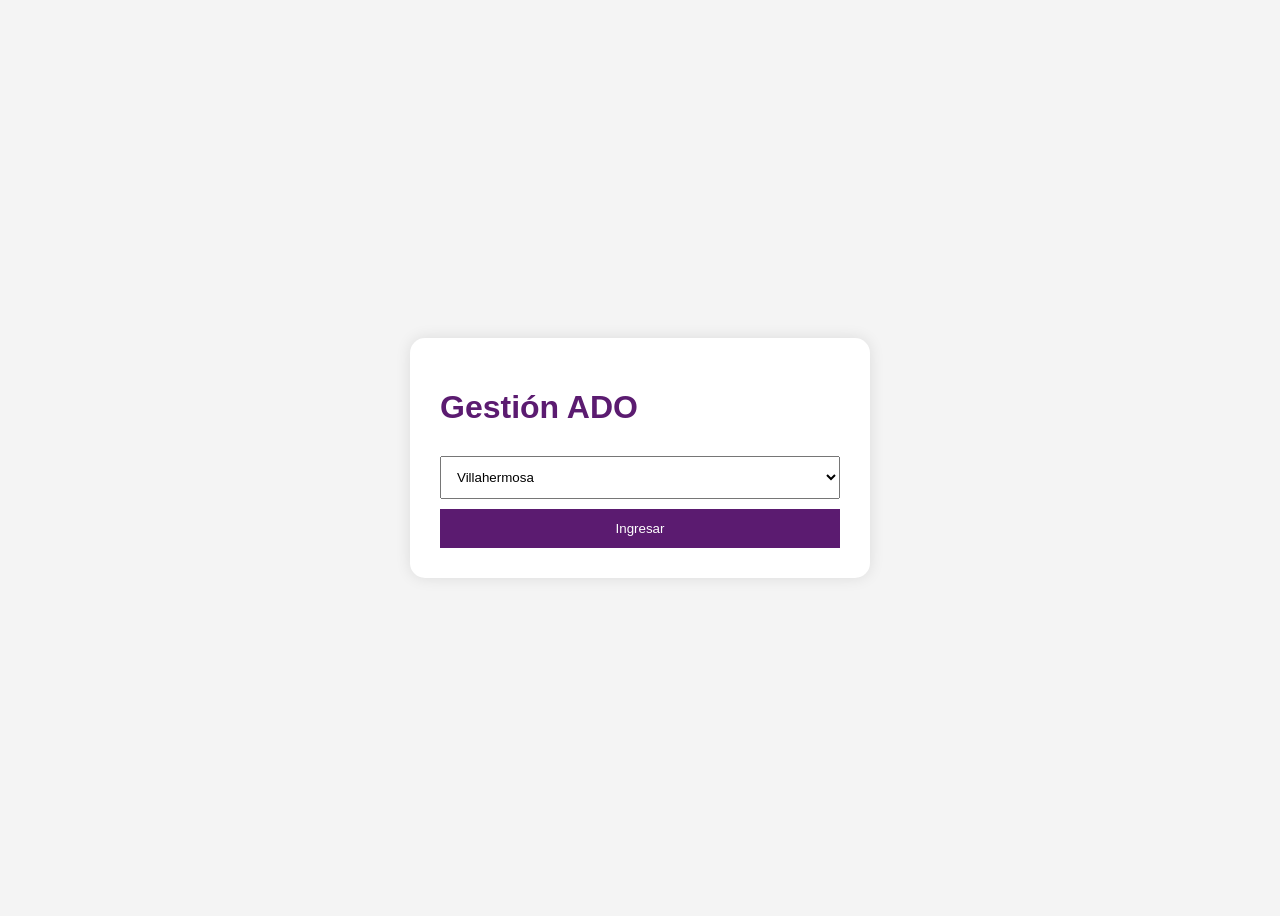
==== commit c0233c02: "Refactor index.html with new styles and layout Updated HTML structure and styles for the index page." ====
--- a/index.html
+++ b/index.html
@@ -2,60 +2,59 @@
 <html lang="es">
 <head>
 <meta charset="UTF-8">
-<meta name="viewport" content="width=device-width, initial-scale=1.0">
+<meta name="viewport" content="width=device-width,initial-scale=1">
+
 <title>Gestión ADO</title>
 
-https://fonts.googleapis.com/css2?family=Inter:wght@300;400;500;600;700&display=swap
+<style>
 
-<style>
 body{
-    font-family:'Inter',sans-serif;
-    background:#f4f6f9;
-    display:flex;
-    justify-content:center;
-    align-items:center;
-    height:100vh;
+font-family:Arial;
+background:#f4f4f4;
+display:flex;
+justify-content:center;
+align-items:center;
+height:100vh;
 }
 
 .card{
-    background:white;
-    padding:40px;
-    width:420px;
-    border-radius:20px;
-    box-shadow:0 10px 30px rgba(0,0,0,.1);
+background:white;
+padding:30px;
+width:400px;
+border-radius:15px;
+box-shadow:0 0 15px rgba(0,0,0,.1);
 }
 
 h1{
-    color:#5b1b70;
-    margin-bottom:20px;
+color:#5b1b70;
+margin-bottom:20px;
 }
 
 select,
 button{
-    width:100%;
-    padding:14px;
-    margin-top:12px;
-    border-radius:10px;
+width:100%;
+padding:12px;
+margin-top:10px;
 }
 
 button{
-    background:#5b1b70;
-    color:white;
-    border:none;
-    cursor:pointer;
+background:#5b1b70;
+color:white;
+border:none;
+cursor:pointer;
 }
+
 </style>
+
 </head>
-
 <body>
 
 <div class="card">
 
-<h1>GESTIÓN ADO</h1>
-
-<p>Seleccione su región</p>
+<h1>Gestión ADO</h1>
 
 <select id="region">
+
 <option>Villahermosa</option>
 <option>Coatzacoalcos</option>
 <option>Cárdenas</option>
@@ -63,6 +62,7 @@
 <option>Veracruz</option>
 <option>Teapa</option>
 <option>Tuxtla</option>
+
 </select>
 
 <button onclick="entrar()">
@@ -72,18 +72,22 @@
 </div>
 
 <script>
+
 function entrar(){
-    const region =
-    document.getElementById("region").value;
 
-    localStorage.setItem(
-        "region",
-        region
-    );
+const region =
+document.getElementById("region").value;
 
-    location.href =
-    "DASHBOARD.html";
+localStorage.setItem(
+"region",
+region
+);
+
+location.href =
+"dashboard.html";
+
 }
+
 </script>
 
 </body>
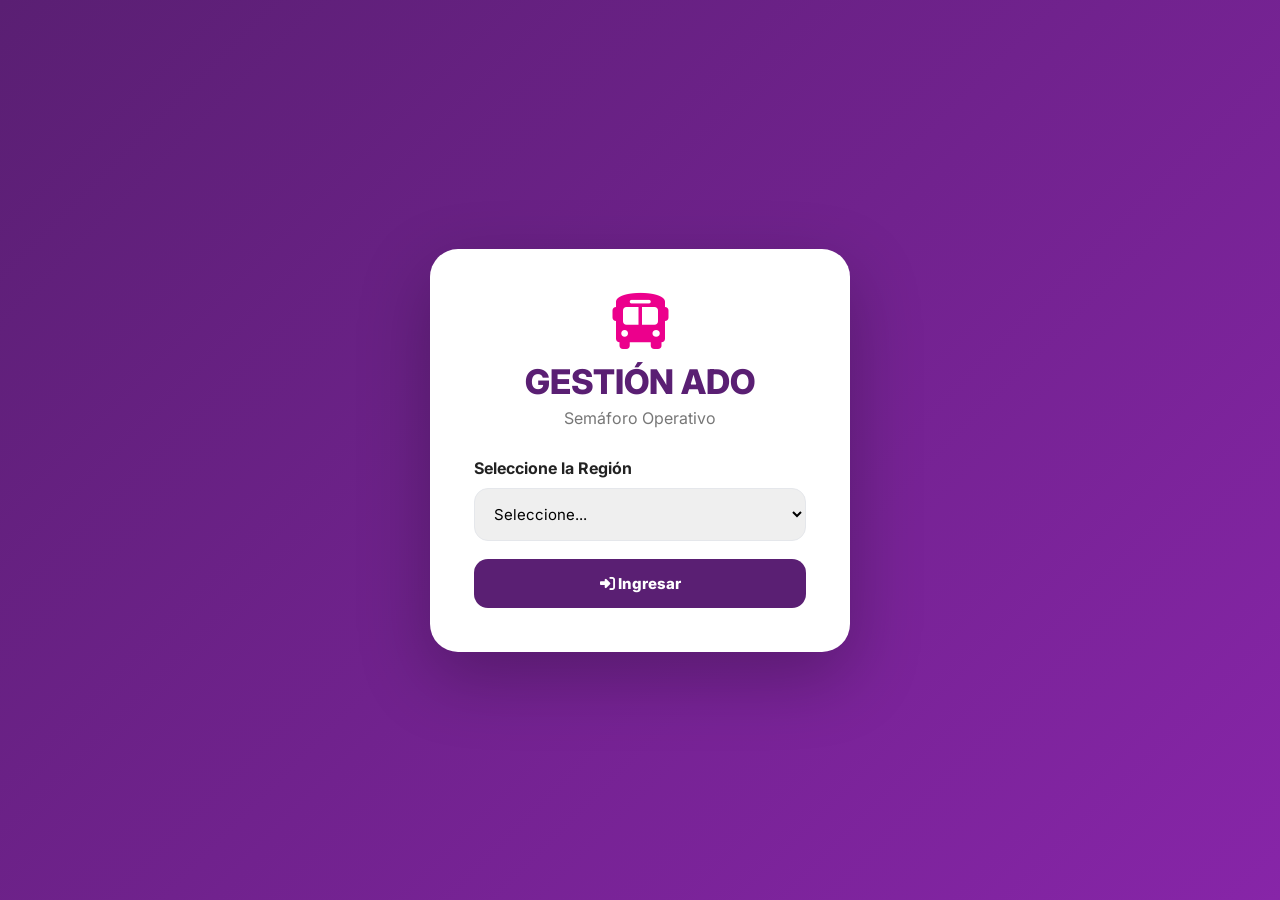
==== commit 0cb56edf: "Add files via upload" ====
--- a/index.html
+++ b/index.html
@@ -1,94 +1,149 @@
-<!DOCTYPE html>
-<html lang="es">
-<head>
-<meta charset="UTF-8">
-<meta name="viewport" content="width=device-width,initial-scale=1">
-
-<title>Gestión ADO</title>
-
-<style>
-
-body{
-font-family:Arial;
-background:#f4f4f4;
-display:flex;
-justify-content:center;
-align-items:center;
-height:100vh;
-}
-
-.card{
-background:white;
-padding:30px;
-width:400px;
-border-radius:15px;
-box-shadow:0 0 15px rgba(0,0,0,.1);
-}
-
-h1{
-color:#5b1b70;
-margin-bottom:20px;
-}
-
-select,
-button{
-width:100%;
-padding:12px;
-margin-top:10px;
-}
-
-button{
-background:#5b1b70;
-color:white;
-border:none;
-cursor:pointer;
-}
-
-</style>
-
-</head>
-<body>
-
-<div class="card">
-
-<h1>Gestión ADO</h1>
-
-<select id="region">
-
-<option>Villahermosa</option>
-<option>Coatzacoalcos</option>
-<option>Cárdenas</option>
-<option>Xalapa</option>
-<option>Veracruz</option>
-<option>Teapa</option>
-<option>Tuxtla</option>
-
-</select>
-
-<button onclick="entrar()">
-Ingresar
-</button>
-
-</div>
-
-<script>
-
-function entrar(){
-
-const region =
-document.getElementById("region").value;
-
-localStorage.setItem(
-"region",
-region
-);
-
-location.href =
-"dashboard.html";
-
-}
-
-</script>
-
-</body>
-</html>
+<!DOCTYPE html>
+<html lang="es">
+<head>
+  <meta charset="UTF-8" />
+  <meta name="viewport" content="width=device-width, initial-scale=1.0" />
+  <title>Gestión Operativa ADO</title>
+  <link rel="preconnect" href="https://fonts.googleapis.com">
+  <link rel="preconnect" href="https://fonts.gstatic.com" crossorigin>
+  <link href="https://fonts.googleapis.com/css2?family=Inter:wght@300;400;500;600;700;800&display=swap" rel="stylesheet">
+  <link rel="stylesheet" href="https://cdnjs.cloudflare.com/ajax/libs/font-awesome/6.6.0/css/all.min.css">
+  <script src="https://cdn.jsdelivr.net/npm/chart.js"></script>
+  <link rel="stylesheet" href="css/style.css" />
+  <link rel="stylesheet" href="css/dashboard.css" />
+  <link rel="stylesheet" href="css/responsive.css" />
+</head>
+<body>
+  <div id="loginScreen" class="login-screen">
+    <div class="login-card">
+      <div class="logo-login">
+        <i class="fa-solid fa-bus"></i>
+        <h1>GESTIÓN ADO</h1>
+        <p>Semáforo Operativo</p>
+      </div>
+      <div class="login-form">
+        <label for="region">Seleccione la Región</label>
+        <select id="region">
+          <option value="">Seleccione...</option>
+          <option>Villahermosa</option>
+          <option>Coatzacoalcos</option>
+          <option>Cárdenas</option>
+          <option>Veracruz</option>
+          <option>Xalapa</option>
+          <option>Teapa</option>
+          <option>Tuxtla</option>
+        </select>
+        <button onclick="entrar()"><i class="fa-solid fa-right-to-bracket"></i> Ingresar</button>
+      </div>
+    </div>
+  </div>
+
+  <div id="dashboard" style="display:none;">
+    <aside class="sidebar">
+      <div class="logo"><h2>GESTIÓN</h2><span>ADO</span></div>
+      <nav>
+        <a href="#" class="active"><i class="fa-solid fa-chart-line"></i><span>Dashboard</span></a>
+        <a href="#tabla"><i class="fa-solid fa-list-check"></i><span>Hallazgos</span></a>
+        <a href="#"><i class="fa-solid fa-building"></i><span>Terminales</span></a>
+        <a href="#"><i class="fa-solid fa-chart-column"></i><span>Indicadores</span></a>
+        <a href="#" onclick="exportarCSV()"><i class="fa-solid fa-file-excel"></i><span>Exportar Excel</span></a>
+        <a href="#" onclick="window.print()"><i class="fa-solid fa-file-pdf"></i><span>Exportar PDF</span></a>
+        <a href="#" onclick="toggleDarkMode()"><i class="fa-solid fa-moon"></i><span>Modo Oscuro</span></a>
+        <a href="#" onclick="cerrarSesion()"><i class="fa-solid fa-right-from-bracket"></i><span>Salir</span></a>
+      </nav>
+      <div class="sidebar-footer"><small>Versión 2.0</small></div>
+    </aside>
+
+    <main class="content">
+      <header class="topbar">
+        <div>
+          <h1>Dashboard Operativo</h1>
+          <p>Seguimiento de hallazgos operativos y cumplimiento</p>
+        </div>
+        <div class="header-right">
+          <div class="region"><i class="fa-solid fa-location-dot"></i><span id="lblRegion"></span></div>
+          <button class="btn-icon" onclick="refrescarDashboard()" title="Actualizar"><i class="fa-solid fa-rotate"></i></button>
+          <div class="avatar"><i class="fa-solid fa-user"></i></div>
+        </div>
+      </header>
+
+      <section class="cards">
+        <div class="card purple"><div><h4>Total Hallazgos</h4><h2 id="kTotal">0</h2><small>Total registrados</small></div><i class="fa-solid fa-clipboard-list"></i></div>
+        <div class="card green"><div><h4>Corregidos</h4><h2 id="kCorregidos">0</h2><small>Hallazgos cerrados</small></div><i class="fa-solid fa-circle-check"></i></div>
+        <div class="card yellow"><div><h4>En Proceso</h4><h2 id="kProceso">0</h2><small>En seguimiento</small></div><i class="fa-solid fa-spinner"></i></div>
+        <div class="card pink"><div><h4>Cumplimiento</h4><h2 id="kCumplimiento">0%</h2><small>Promedio general</small></div><i class="fa-solid fa-chart-pie"></i></div>
+      </section>
+
+      <section class="dashboard-grid main-grid">
+        <div class="chart-card">
+          <h3><i class="fa-solid fa-chart-pie"></i> Avance General</h3>
+          <div class="donut-container"><div class="donut"><div class="donut-center"><h2 id="donutValue">0%</h2><p>CUMPLIMIENTO</p></div></div></div>
+          <div class="legend">
+            <div><span class="green-dot"></span>Corregidos <b id="lCorregidos">0</b></div>
+            <div><span class="yellow-dot"></span>En Proceso <b id="lProceso">0</b></div>
+            <div><span class="red-dot"></span>Pendientes <b id="lPendientes">0</b></div>
+          </div>
+        </div>
+        <div class="chart-card">
+          <h3><i class="fa-solid fa-chart-column"></i> Hallazgos por Terminal</h3>
+          <canvas id="graficaTerminales" height="130"></canvas>
+        </div>
+      </section>
+
+      <section class="dashboard-grid">
+        <div class="chart-card">
+          <h3><i class="fa-solid fa-chart-simple"></i> Distribución por Estatus</h3>
+          <canvas id="graficaEstatus" height="140"></canvas>
+        </div>
+        <div class="chart-card">
+          <h3><i class="fa-solid fa-filter"></i> Filtros</h3>
+          <div class="filters">
+            <select id="filtroTerminal"><option>Todas las terminales</option></select>
+            <select id="filtroEstado">
+              <option>Todos los estados</option>
+              <option>Corregido</option>
+              <option>En Revisión</option>
+              <option>En Proceso</option>
+              <option>Pendiente</option>
+            </select>
+            <input type="text" id="buscar" placeholder="Buscar Folio, Área o Hallazgo...">
+            <button onclick="limpiarFiltros()"><i class="fa-solid fa-broom"></i> Limpiar filtros</button>
+          </div>
+        </div>
+      </section>
+
+      <section class="stats-grid">
+        <div class="mini-card"><h5>Promedio Cumplimiento</h5><h2 id="stPromedio">0%</h2></div>
+        <div class="mini-card"><h5>Pendientes</h5><h2 id="stPendientes">0</h2></div>
+        <div class="mini-card"><h5>Corregidos</h5><h2 id="stCorregidos">0</h2></div>
+        <div class="mini-card"><h5>Total Terminales</h5><h2 id="stTerminales">0</h2></div>
+      </section>
+
+      <section class="table-card">
+        <div class="table-header">
+          <div><h2><i class="fa-solid fa-table"></i> Hallazgos Operativos</h2><small>Seguimiento de acciones correctivas</small></div>
+          <button class="btn-icon text" onclick="exportarCSV()"><i class="fa-solid fa-file-csv"></i> CSV</button>
+        </div>
+        <div class="table-responsive">
+          <table>
+            <thead><tr><th>Folio</th><th>Terminal</th><th>Área</th><th>Hallazgo</th><th>Responsable</th><th>Fecha</th><th>Cumplimiento</th><th>Estatus</th><th>Acciones</th></tr></thead>
+            <tbody id="tabla"></tbody>
+          </table>
+        </div>
+      </section>
+
+      <footer><div>Gestión Operativa ADO</div><div>Desarrollado por Xudapu</div></footer>
+    </main>
+  </div>
+
+  <div id="loader" class="loader-container" style="display:none;"><div class="loader"></div><p>Cargando información...</p></div>
+  <div id="modalEvidencia" class="modal" style="display:none;"><div class="modal-content"><div class="modal-header"><h2><i class="fa-solid fa-camera"></i> Evidencia</h2><button onclick="cerrarModal()"><i class="fa-solid fa-xmark"></i></button></div><div class="modal-body"><img id="imagenEvidencia" src="" alt="Evidencia"></div></div></div>
+  <div id="toast" class="toast" style="display:none;"></div>
+
+  <script src="js/utils.js"></script>
+  <script src="js/api.js"></script>
+  <script src="js/charts.js"></script>
+  <script src="js/dashboard.js"></script>
+  <script src="js/login.js"></script>
+</body>
+</html>
--- a/css/style.css
+++ b/css/style.css
@@ -0,0 +1 @@
+:root{--primary:#5A1F73;--primary2:#411052;--secondary:#EC008C;--green:#22C55E;--yellow:#F59E0B;--red:#EF4444;--bg:#F5F7FB;--card:#fff;--text:#222;--muted:#777;--border:#E5E7EB;--shadow:0 12px 30px rgba(0,0,0,.08);--radius:20px}*{margin:0;padding:0;box-sizing:border-box;font-family:'Inter',sans-serif}body{background:var(--bg);color:var(--text)}a{text-decoration:none}.login-screen{height:100vh;display:flex;align-items:center;justify-content:center;background:linear-gradient(135deg,var(--primary),#8725a8)}.login-card{width:420px;background:white;border-radius:28px;padding:44px;box-shadow:0 25px 70px rgba(0,0,0,.25)}.logo-login{text-align:center;margin-bottom:30px}.logo-login i{font-size:56px;color:var(--secondary);margin-bottom:12px}.logo-login h1{font-size:34px;color:var(--primary);font-weight:800}.logo-login p{color:var(--muted);margin-top:6px}.login-form label{display:block;margin-bottom:10px;font-weight:700}.login-form select,.login-form button{width:100%;padding:15px;border-radius:14px;font-size:15px}.login-form select{border:1px solid var(--border);margin-bottom:18px}.login-form button{border:0;background:var(--primary);color:white;font-weight:800;cursor:pointer}.sidebar{position:fixed;inset:0 auto 0 0;width:270px;background:linear-gradient(180deg,var(--primary),var(--primary2));color:white;padding:30px 0;display:flex;flex-direction:column;z-index:5}.logo{padding:0 30px;margin-bottom:34px}.logo h2{font-size:30px;font-weight:800}.logo span{font-size:28px;font-weight:800;color:#ff5ac0}.sidebar nav{display:flex;flex-direction:column;gap:5px}.sidebar nav a{color:white;padding:16px 28px;display:flex;align-items:center;gap:14px;font-weight:600;opacity:.94;transition:.25s}.sidebar nav a:hover{background:rgba(255,255,255,.12)}.sidebar nav a.active{background:#fff;color:var(--primary);border-radius:0 24px 24px 0;margin-right:18px}.sidebar-footer{margin-top:auto;padding:25px 30px;opacity:.75}.content{margin-left:270px;padding:34px}.topbar{background:var(--card);border-radius:var(--radius);box-shadow:var(--shadow);padding:24px 28px;display:flex;align-items:center;justify-content:space-between;margin-bottom:28px}.topbar h1{color:var(--primary);font-size:30px}.topbar p{color:var(--muted);margin-top:4px}.header-right{display:flex;gap:15px;align-items:center}.region{background:#F3F4F6;padding:12px 17px;border-radius:999px;font-weight:800;display:flex;gap:8px;align-items:center}.avatar,.btn-icon{width:46px;height:46px;border-radius:50%;display:flex;align-items:center;justify-content:center}.avatar{background:var(--primary);color:white}.btn-icon{border:0;background:#f0edf4;color:var(--primary);cursor:pointer;font-weight:800}.btn-icon.text{width:auto;border-radius:14px;padding:0 16px;gap:8px}.cards{display:grid;grid-template-columns:repeat(4,1fr);gap:22px;margin-bottom:25px}.card{background:var(--card);box-shadow:var(--shadow);border-radius:var(--radius);padding:25px;display:flex;justify-content:space-between;align-items:center;overflow:hidden;position:relative;transition:.25s}.card:hover{transform:translateY(-5px)}.card h4{color:var(--muted);font-size:14px}.card h2{font-size:40px;margin:6px 0}.card small{color:var(--muted)}.card i{font-size:46px;opacity:.2}.card.purple{border-left:8px solid var(--primary)}.card.green{border-left:8px solid var(--green)}.card.yellow{border-left:8px solid var(--yellow)}.card.pink{border-left:8px solid var(--secondary)}.dashboard-grid{display:grid;grid-template-columns:1fr 1fr;gap:22px;margin-bottom:24px}.main-grid{grid-template-columns:390px 1fr}.chart-card,.table-card,.mini-card{background:var(--card);border-radius:var(--radius);box-shadow:var(--shadow);padding:24px}.chart-card h3{margin-bottom:18px;color:#333}.filters{display:grid;grid-template-columns:repeat(2,1fr);gap:14px}.filters select,.filters input,.filters button{padding:14px;border-radius:14px;border:1px solid var(--border);font-size:15px}.filters button{background:var(--secondary);color:white;border:0;font-weight:800;cursor:pointer}.stats-grid{display:grid;grid-template-columns:repeat(4,1fr);gap:20px;margin-bottom:24px}.mini-card h5{font-size:14px;color:var(--muted);margin-bottom:10px}.mini-card h2{font-size:30px;color:var(--primary)}.table-header{display:flex;align-items:center;justify-content:space-between;margin-bottom:18px}.table-header h2{color:var(--primary)}.table-header small{color:var(--muted)}.table-responsive{overflow:auto;max-height:560px}table{width:100%;border-collapse:collapse;min-width:1080px}thead{background:#F3F4F6;position:sticky;top:0}th,td{padding:14px 15px;text-align:left;border-bottom:1px solid #eee;font-size:14px}tbody tr:hover{background:#FAFAFA}.badge{display:inline-block;padding:7px 13px;border-radius:999px;font-size:12px;font-weight:800}.ok{background:#DCFCE7;color:#166534}.proceso{background:#FEF3C7;color:#92400E}.pendiente{background:#FEE2E2;color:#991B1B}.progress{height:10px;background:#E5E7EB;border-radius:99px;overflow:hidden;min-width:120px}.progress-bar{height:100%;border-radius:99px;background:linear-gradient(90deg,var(--primary),var(--secondary));transition:.8s}.percent{display:flex;gap:10px;align-items:center}.percent span{font-weight:800;min-width:42px}footer{display:flex;justify-content:space-between;color:var(--muted);padding:22px 4px}.loader-container{position:fixed;inset:0;background:rgba(255,255,255,.7);z-index:99;display:flex;flex-direction:column;align-items:center;justify-content:center;gap:14px}.loader{width:52px;height:52px;border:5px solid #ddd;border-top-color:var(--primary);border-radius:50%;animation:spin 1s linear infinite}.toast{position:fixed;right:28px;bottom:28px;padding:15px 22px;background:var(--green);color:white;border-radius:14px;font-weight:800;box-shadow:var(--shadow);z-index:100}.modal{position:fixed;inset:0;background:rgba(0,0,0,.65);z-index:101;display:flex;align-items:center;justify-content:center}.modal-content{width:min(760px,92vw);background:white;border-radius:22px;padding:20px}.modal-header{display:flex;justify-content:space-between;align-items:center;margin-bottom:14px}.modal-header button{border:0;background:#eee;width:40px;height:40px;border-radius:50%;cursor:pointer}.modal-body img{width:100%;border-radius:15px}body.dark{--bg:#111827;--card:#1F2937;--text:#F9FAFB;--muted:#D1D5DB;--border:#374151}body.dark .region,body.dark thead,body.dark .btn-icon{background:#374151;color:#fff}@keyframes spin{to{transform:rotate(360deg)}}@media print{.sidebar,.filters,.btn-icon,.avatar{display:none!important}.content{margin:0;padding:0}.chart-card,.table-card,.card{box-shadow:none}}
--- a/css/dashboard.css
+++ b/css/dashboard.css
@@ -0,0 +1 @@
+.donut-container{display:flex;justify-content:center;align-items:center;margin:20px 0}.donut{position:relative;width:220px;height:220px;border-radius:50%;background:conic-gradient(#22C55E 0deg,#22C55E 0deg,#F59E0B 0deg,#F59E0B 0deg,#EF4444 360deg);display:flex;align-items:center;justify-content:center;animation:pop .6s ease}.donut::before{content:"";position:absolute;width:145px;height:145px;background:var(--card);border-radius:50%;box-shadow:inset 0 0 15px rgba(0,0,0,.07)}.donut-center{position:absolute;text-align:center}.donut-center h2{font-size:42px;color:var(--primary)}.donut-center p{font-size:12px;color:var(--muted);font-weight:800;letter-spacing:1px}.legend{display:flex;flex-direction:column;gap:12px}.legend div{background:#F7F8FC;border-radius:13px;padding:12px 14px;display:flex;align-items:center;justify-content:space-between;font-weight:700}.green-dot,.yellow-dot,.red-dot{width:14px;height:14px;border-radius:50%;display:inline-block;margin-right:10px}.green-dot{background:#22C55E}.yellow-dot{background:#F59E0B}.red-dot{background:#EF4444}.fade{animation:fade .7s}.slide{animation:slide .7s}@keyframes fade{from{opacity:0}to{opacity:1}}@keyframes slide{from{opacity:0;transform:translateY(22px)}to{opacity:1;transform:none}}@keyframes pop{from{opacity:0;transform:scale(.9) rotate(-90deg)}to{opacity:1;transform:scale(1) rotate(0)}}body.dark .legend div{background:#374151}
--- a/css/responsive.css
+++ b/css/responsive.css
@@ -0,0 +1 @@
+@media(max-width:1200px){.cards,.stats-grid{grid-template-columns:repeat(2,1fr)}.dashboard-grid,.main-grid{grid-template-columns:1fr}}@media(max-width:850px){.sidebar{position:relative;width:100%;height:auto}.sidebar nav{flex-direction:row;overflow:auto}.sidebar nav a{min-width:145px;border-radius:14px}.sidebar nav a.active{border-radius:14px;margin:0}.content{margin-left:0;padding:16px}.topbar{flex-direction:column;align-items:flex-start;gap:16px}.header-right{width:100%;justify-content:space-between}.filters{grid-template-columns:1fr}}@media(max-width:560px){.login-card{width:94%;padding:30px}.cards,.stats-grid{grid-template-columns:1fr}.card h2{font-size:32px}.donut{width:180px;height:180px}.donut::before{width:118px;height:118px}.donut-center h2{font-size:34px}footer{flex-direction:column;gap:8px}}
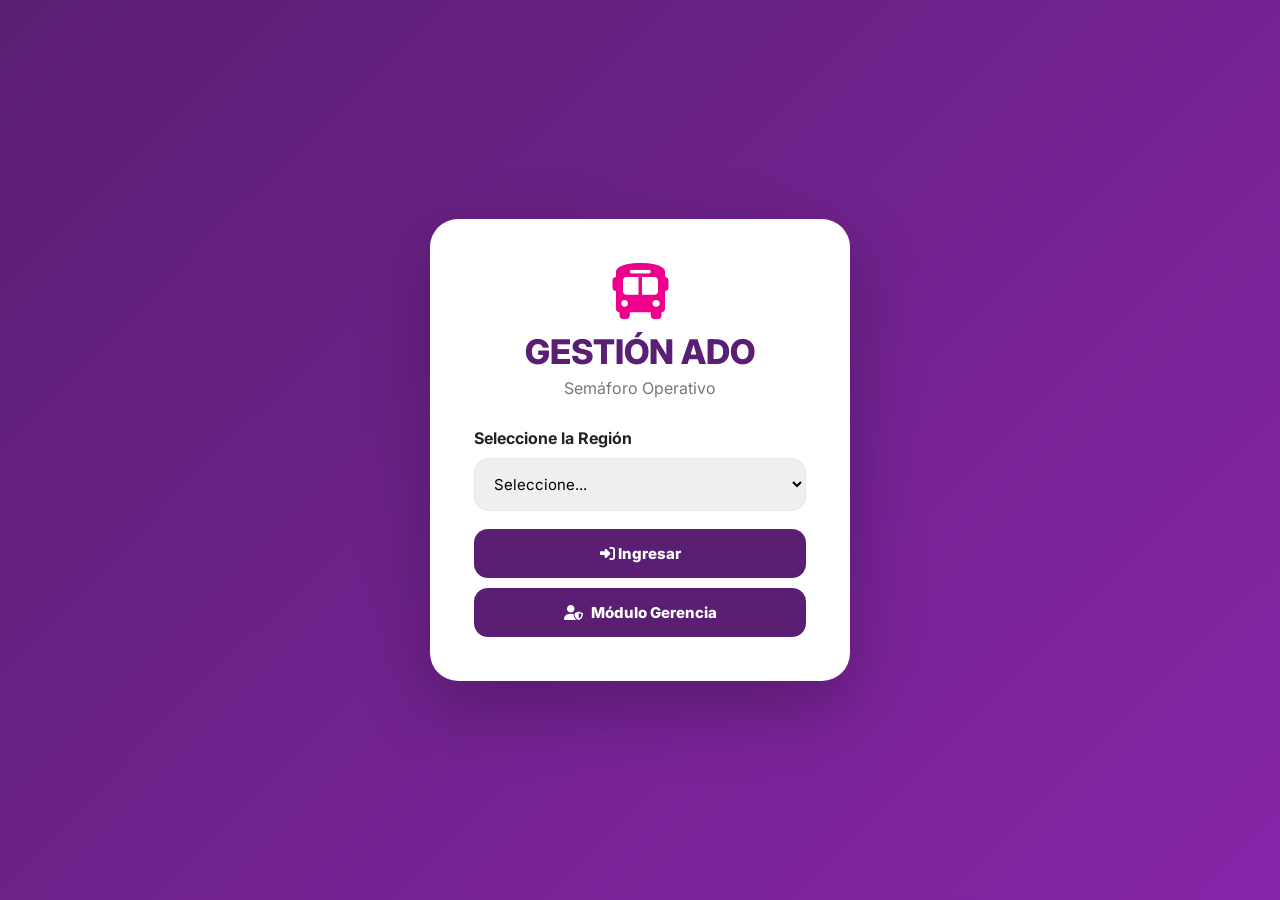
==== commit 4cf05e10: "Add files via upload" ====
--- a/index.html
+++ b/index.html
@@ -34,6 +34,7 @@
           <option>Tuxtla</option>
         </select>
         <button onclick="entrar()"><i class="fa-solid fa-right-to-bracket"></i> Ingresar</button>
+        <button class="btn-gerencia" onclick="entrarGerencia()" type="button"><i class="fa-solid fa-user-shield"></i> Módulo Gerencia</button>
       </div>
     </div>
   </div>
@@ -44,6 +45,7 @@
       <nav>
         <a href="#" class="active"><i class="fa-solid fa-chart-line"></i><span>Dashboard</span></a>
         <a href="#tabla"><i class="fa-solid fa-list-check"></i><span>Hallazgos</span></a>
+        <a href="#" onclick="abrirNuevoHallazgo()"><i class="fa-solid fa-circle-plus"></i><span>Nuevo Hallazgo</span></a>
         <a href="#"><i class="fa-solid fa-building"></i><span>Terminales</span></a>
         <a href="#"><i class="fa-solid fa-chart-column"></i><span>Indicadores</span></a>
         <a href="#" onclick="exportarCSV()"><i class="fa-solid fa-file-excel"></i><span>Exportar Excel</span></a>
@@ -51,7 +53,7 @@
         <a href="#" onclick="toggleDarkMode()"><i class="fa-solid fa-moon"></i><span>Modo Oscuro</span></a>
         <a href="#" onclick="cerrarSesion()"><i class="fa-solid fa-right-from-bracket"></i><span>Salir</span></a>
       </nav>
-      <div class="sidebar-footer"><small>Versión 2.0</small></div>
+      <div class="sidebar-footer"><small>Versión 2.1</small></div>
     </aside>
 
     <main class="content">
@@ -62,6 +64,7 @@
         </div>
         <div class="header-right">
           <div class="region"><i class="fa-solid fa-location-dot"></i><span id="lblRegion"></span></div>
+          <button class="btn-primary" onclick="abrirNuevoHallazgo()"><i class="fa-solid fa-plus"></i> Nuevo hallazgo</button>
           <button class="btn-icon" onclick="refrescarDashboard()" title="Actualizar"><i class="fa-solid fa-rotate"></i></button>
           <div class="avatar"><i class="fa-solid fa-user"></i></div>
         </div>
@@ -138,6 +141,71 @@
 
   <div id="loader" class="loader-container" style="display:none;"><div class="loader"></div><p>Cargando información...</p></div>
   <div id="modalEvidencia" class="modal" style="display:none;"><div class="modal-content"><div class="modal-header"><h2><i class="fa-solid fa-camera"></i> Evidencia</h2><button onclick="cerrarModal()"><i class="fa-solid fa-xmark"></i></button></div><div class="modal-body"><img id="imagenEvidencia" src="" alt="Evidencia"></div></div></div>
+
+  <div id="modalNuevo" class="modal" style="display:none;">
+    <div class="modal-content modal-lg">
+      <div class="modal-header">
+        <h2><i class="fa-solid fa-circle-plus"></i> Nuevo hallazgo</h2>
+        <button onclick="cerrarNuevoHallazgo()"><i class="fa-solid fa-xmark"></i></button>
+      </div>
+      <form id="formNuevoHallazgo" class="form-grid">
+        <div>
+          <label>Región</label>
+          <select name="Region" id="nuevoRegion" required>
+            <option>Villahermosa</option>
+            <option>Coatzacoalcos</option>
+            <option>Cárdenas</option>
+            <option>Veracruz</option>
+            <option>Xalapa</option>
+            <option>Teapa</option>
+            <option>Tuxtla</option>
+          </select>
+        </div>
+        <div>
+          <label>Terminal</label>
+          <input name="Terminal" id="nuevoTerminal" placeholder="Ej. Villahermosa" required>
+        </div>
+        <div>
+          <label>Área</label>
+          <input name="Area" placeholder="Ej. Andenes, Taquilla, Sanitarios" required>
+        </div>
+        <div>
+          <label>Responsable</label>
+          <input name="Responsable" placeholder="Nombre del responsable">
+        </div>
+        <div>
+          <label>Fecha compromiso</label>
+          <input type="date" name="Fecha">
+        </div>
+        <div>
+          <label>Estatus</label>
+          <select name="Estatus">
+            <option>Pendiente</option>
+            <option>En Proceso</option>
+            <option>En Revisión</option>
+            <option>Corregido</option>
+          </select>
+        </div>
+        <div>
+          <label>% Cumplimiento</label>
+          <input type="number" min="0" max="100" name="PorcentajeCumplimiento" value="0">
+        </div>
+        <div>
+          <label>URL Evidencia</label>
+          <input name="Evidencia" placeholder="Liga de foto en Drive/SharePoint">
+        </div>
+        <div class="full">
+          <label>Hallazgo</label>
+          <textarea name="Hallazgo" rows="4" placeholder="Describe el hallazgo operativo..." required></textarea>
+        </div>
+        <div class="form-actions full">
+          <button type="button" class="btn-light" onclick="cerrarNuevoHallazgo()">Cancelar</button>
+          <button type="submit" class="btn-primary"><i class="fa-solid fa-floppy-disk"></i> Guardar hallazgo</button>
+        </div>
+      </form>
+    </div>
+  </div>
+
   <div id="toast" class="toast" style="display:none;"></div>
 
   <script src="js/utils.js"></script>
--- a/css/style.css
+++ b/css/style.css
@@ -1 +1,18 @@
 :root{--primary:#5A1F73;--primary2:#411052;--secondary:#EC008C;--green:#22C55E;--yellow:#F59E0B;--red:#EF4444;--bg:#F5F7FB;--card:#fff;--text:#222;--muted:#777;--border:#E5E7EB;--shadow:0 12px 30px rgba(0,0,0,.08);--radius:20px}*{margin:0;padding:0;box-sizing:border-box;font-family:'Inter',sans-serif}body{background:var(--bg);color:var(--text)}a{text-decoration:none}.login-screen{height:100vh;display:flex;align-items:center;justify-content:center;background:linear-gradient(135deg,var(--primary),#8725a8)}.login-card{width:420px;background:white;border-radius:28px;padding:44px;box-shadow:0 25px 70px rgba(0,0,0,.25)}.logo-login{text-align:center;margin-bottom:30px}.logo-login i{font-size:56px;color:var(--secondary);margin-bottom:12px}.logo-login h1{font-size:34px;color:var(--primary);font-weight:800}.logo-login p{color:var(--muted);margin-top:6px}.login-form label{display:block;margin-bottom:10px;font-weight:700}.login-form select,.login-form button{width:100%;padding:15px;border-radius:14px;font-size:15px}.login-form select{border:1px solid var(--border);margin-bottom:18px}.login-form button{border:0;background:var(--primary);color:white;font-weight:800;cursor:pointer}.sidebar{position:fixed;inset:0 auto 0 0;width:270px;background:linear-gradient(180deg,var(--primary),var(--primary2));color:white;padding:30px 0;display:flex;flex-direction:column;z-index:5}.logo{padding:0 30px;margin-bottom:34px}.logo h2{font-size:30px;font-weight:800}.logo span{font-size:28px;font-weight:800;color:#ff5ac0}.sidebar nav{display:flex;flex-direction:column;gap:5px}.sidebar nav a{color:white;padding:16px 28px;display:flex;align-items:center;gap:14px;font-weight:600;opacity:.94;transition:.25s}.sidebar nav a:hover{background:rgba(255,255,255,.12)}.sidebar nav a.active{background:#fff;color:var(--primary);border-radius:0 24px 24px 0;margin-right:18px}.sidebar-footer{margin-top:auto;padding:25px 30px;opacity:.75}.content{margin-left:270px;padding:34px}.topbar{background:var(--card);border-radius:var(--radius);box-shadow:var(--shadow);padding:24px 28px;display:flex;align-items:center;justify-content:space-between;margin-bottom:28px}.topbar h1{color:var(--primary);font-size:30px}.topbar p{color:var(--muted);margin-top:4px}.header-right{display:flex;gap:15px;align-items:center}.region{background:#F3F4F6;padding:12px 17px;border-radius:999px;font-weight:800;display:flex;gap:8px;align-items:center}.avatar,.btn-icon{width:46px;height:46px;border-radius:50%;display:flex;align-items:center;justify-content:center}.avatar{background:var(--primary);color:white}.btn-icon{border:0;background:#f0edf4;color:var(--primary);cursor:pointer;font-weight:800}.btn-icon.text{width:auto;border-radius:14px;padding:0 16px;gap:8px}.cards{display:grid;grid-template-columns:repeat(4,1fr);gap:22px;margin-bottom:25px}.card{background:var(--card);box-shadow:var(--shadow);border-radius:var(--radius);padding:25px;display:flex;justify-content:space-between;align-items:center;overflow:hidden;position:relative;transition:.25s}.card:hover{transform:translateY(-5px)}.card h4{color:var(--muted);font-size:14px}.card h2{font-size:40px;margin:6px 0}.card small{color:var(--muted)}.card i{font-size:46px;opacity:.2}.card.purple{border-left:8px solid var(--primary)}.card.green{border-left:8px solid var(--green)}.card.yellow{border-left:8px solid var(--yellow)}.card.pink{border-left:8px solid var(--secondary)}.dashboard-grid{display:grid;grid-template-columns:1fr 1fr;gap:22px;margin-bottom:24px}.main-grid{grid-template-columns:390px 1fr}.chart-card,.table-card,.mini-card{background:var(--card);border-radius:var(--radius);box-shadow:var(--shadow);padding:24px}.chart-card h3{margin-bottom:18px;color:#333}.filters{display:grid;grid-template-columns:repeat(2,1fr);gap:14px}.filters select,.filters input,.filters button{padding:14px;border-radius:14px;border:1px solid var(--border);font-size:15px}.filters button{background:var(--secondary);color:white;border:0;font-weight:800;cursor:pointer}.stats-grid{display:grid;grid-template-columns:repeat(4,1fr);gap:20px;margin-bottom:24px}.mini-card h5{font-size:14px;color:var(--muted);margin-bottom:10px}.mini-card h2{font-size:30px;color:var(--primary)}.table-header{display:flex;align-items:center;justify-content:space-between;margin-bottom:18px}.table-header h2{color:var(--primary)}.table-header small{color:var(--muted)}.table-responsive{overflow:auto;max-height:560px}table{width:100%;border-collapse:collapse;min-width:1080px}thead{background:#F3F4F6;position:sticky;top:0}th,td{padding:14px 15px;text-align:left;border-bottom:1px solid #eee;font-size:14px}tbody tr:hover{background:#FAFAFA}.badge{display:inline-block;padding:7px 13px;border-radius:999px;font-size:12px;font-weight:800}.ok{background:#DCFCE7;color:#166534}.proceso{background:#FEF3C7;color:#92400E}.pendiente{background:#FEE2E2;color:#991B1B}.progress{height:10px;background:#E5E7EB;border-radius:99px;overflow:hidden;min-width:120px}.progress-bar{height:100%;border-radius:99px;background:linear-gradient(90deg,var(--primary),var(--secondary));transition:.8s}.percent{display:flex;gap:10px;align-items:center}.percent span{font-weight:800;min-width:42px}footer{display:flex;justify-content:space-between;color:var(--muted);padding:22px 4px}.loader-container{position:fixed;inset:0;background:rgba(255,255,255,.7);z-index:99;display:flex;flex-direction:column;align-items:center;justify-content:center;gap:14px}.loader{width:52px;height:52px;border:5px solid #ddd;border-top-color:var(--primary);border-radius:50%;animation:spin 1s linear infinite}.toast{position:fixed;right:28px;bottom:28px;padding:15px 22px;background:var(--green);color:white;border-radius:14px;font-weight:800;box-shadow:var(--shadow);z-index:100}.modal{position:fixed;inset:0;background:rgba(0,0,0,.65);z-index:101;display:flex;align-items:center;justify-content:center}.modal-content{width:min(760px,92vw);background:white;border-radius:22px;padding:20px}.modal-header{display:flex;justify-content:space-between;align-items:center;margin-bottom:14px}.modal-header button{border:0;background:#eee;width:40px;height:40px;border-radius:50%;cursor:pointer}.modal-body img{width:100%;border-radius:15px}body.dark{--bg:#111827;--card:#1F2937;--text:#F9FAFB;--muted:#D1D5DB;--border:#374151}body.dark .region,body.dark thead,body.dark .btn-icon{background:#374151;color:#fff}@keyframes spin{to{transform:rotate(360deg)}}@media print{.sidebar,.filters,.btn-icon,.avatar{display:none!important}.content{margin:0;padding:0}.chart-card,.table-card,.card{box-shadow:none}}
+
+/* ====== Nuevo hallazgo y gerencia ====== */
+.btn-primary,.btn-light,.btn-gerencia{border:0;border-radius:14px;padding:13px 16px;font-weight:800;cursor:pointer;display:inline-flex;align-items:center;justify-content:center;gap:8px}
+.btn-primary{background:var(--secondary);color:#fff;box-shadow:0 10px 22px rgba(236,0,140,.22)}
+.btn-light{background:#F3F4F6;color:#333}
+.btn-gerencia{margin-top:10px;width:100%;background:#f0edf4;color:var(--primary)}
+.btn-gerencia:hover,.btn-primary:hover,.btn-light:hover{transform:translateY(-2px)}
+.modal-lg{width:min(920px,94vw)}
+.form-grid{display:grid;grid-template-columns:repeat(2,1fr);gap:16px}
+.form-grid label{display:block;font-size:13px;font-weight:800;color:var(--muted);margin-bottom:7px}
+.form-grid input,.form-grid select,.form-grid textarea{width:100%;border:1px solid var(--border);border-radius:13px;padding:13px 14px;font-size:14px;background:var(--card);color:var(--text)}
+.form-grid textarea{resize:vertical;font-family:inherit}
+.form-grid .full{grid-column:1/-1}
+.form-actions{display:flex;justify-content:flex-end;gap:12px;margin-top:6px}
+.region.gerencia{background:#fff3cd;color:#7a4b00}
+body.dark .btn-light{background:#374151;color:#fff}
+@media(max-width:700px){.form-grid{grid-template-columns:1fr}.header-right{flex-wrap:wrap}.btn-primary{width:100%}}
